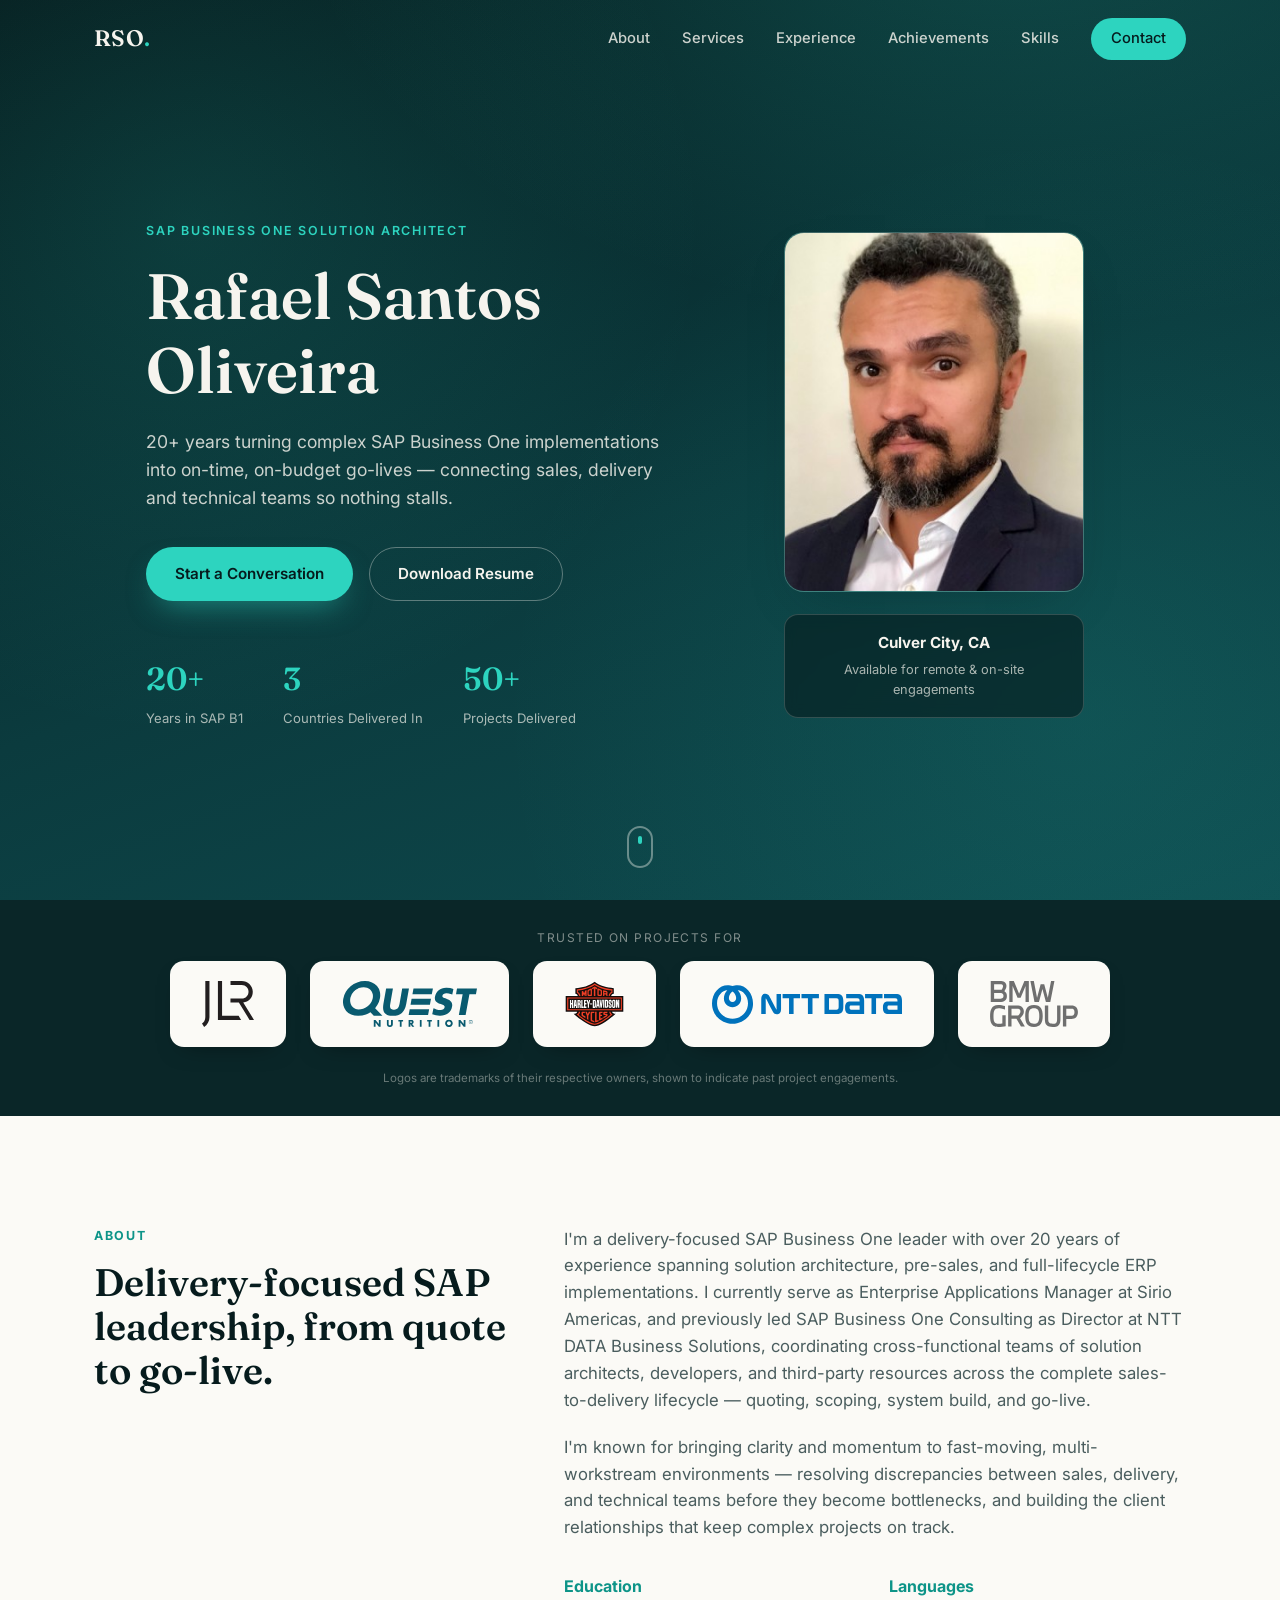
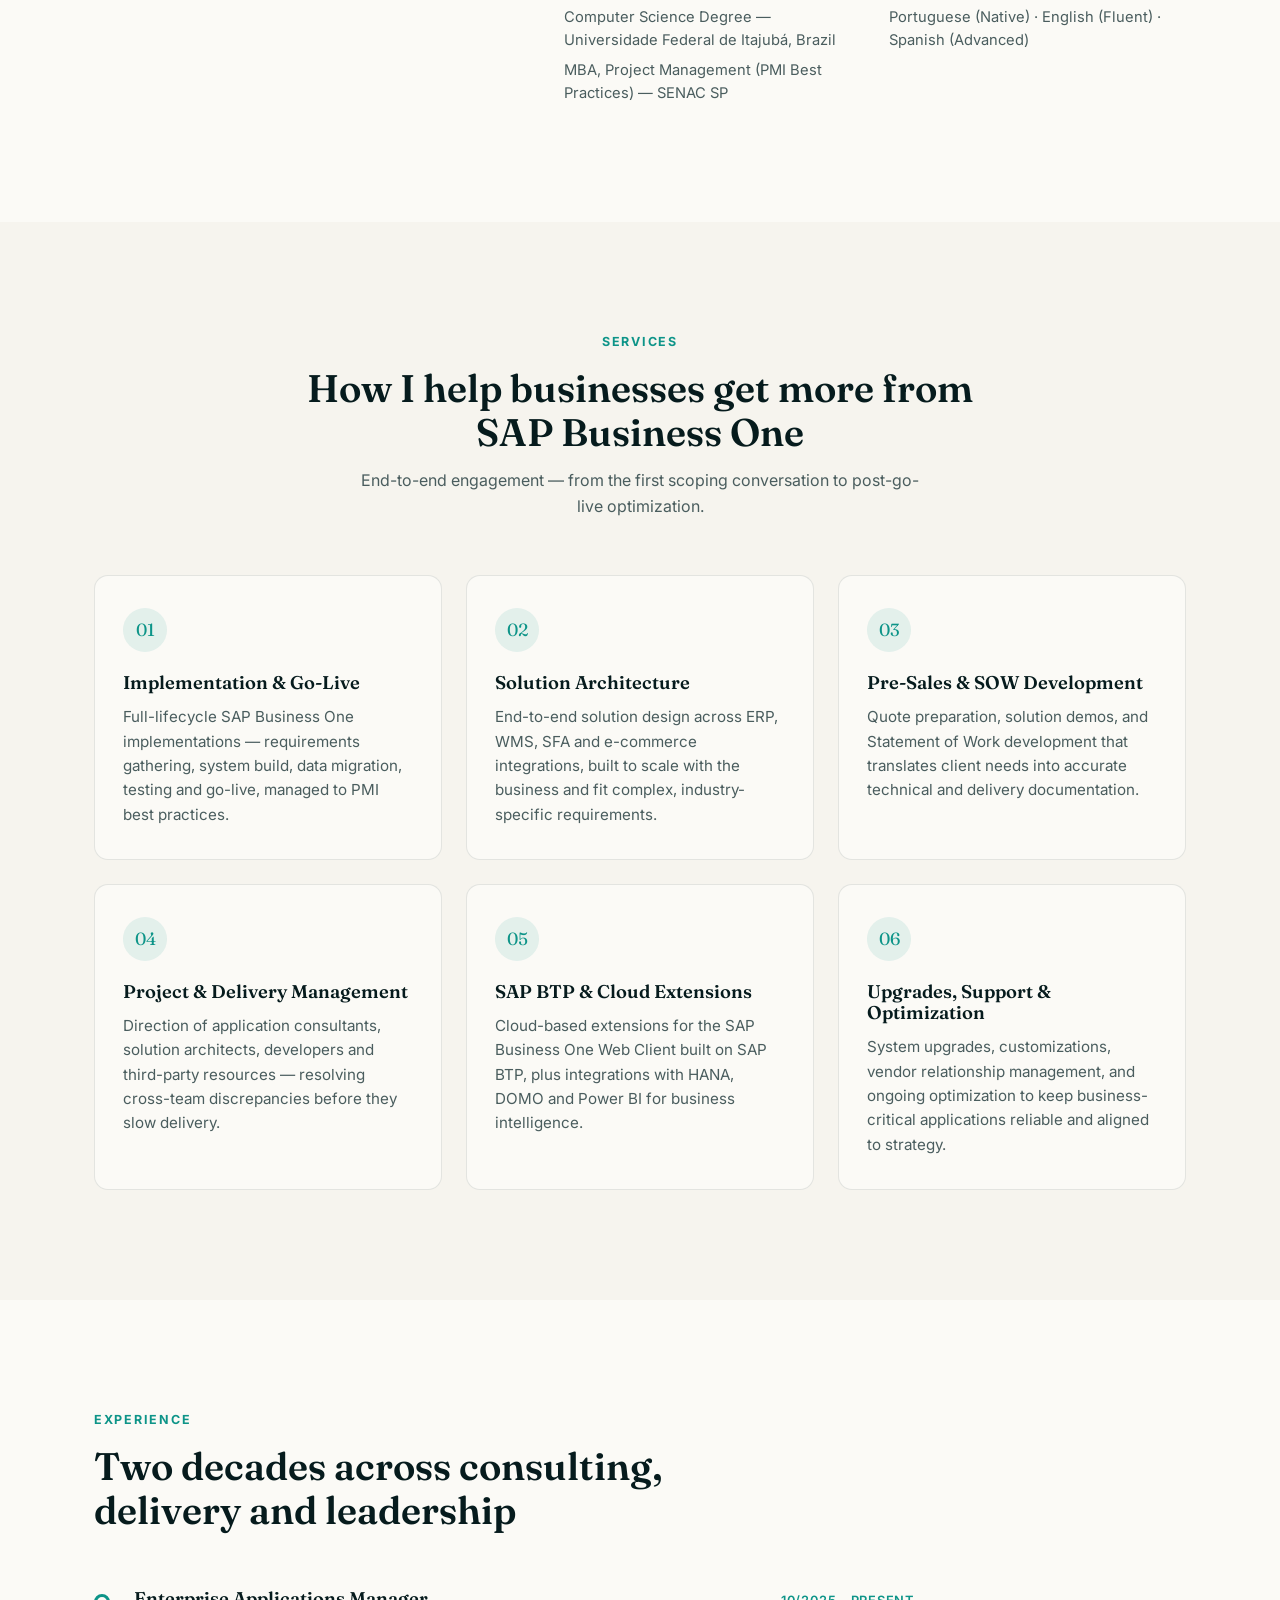
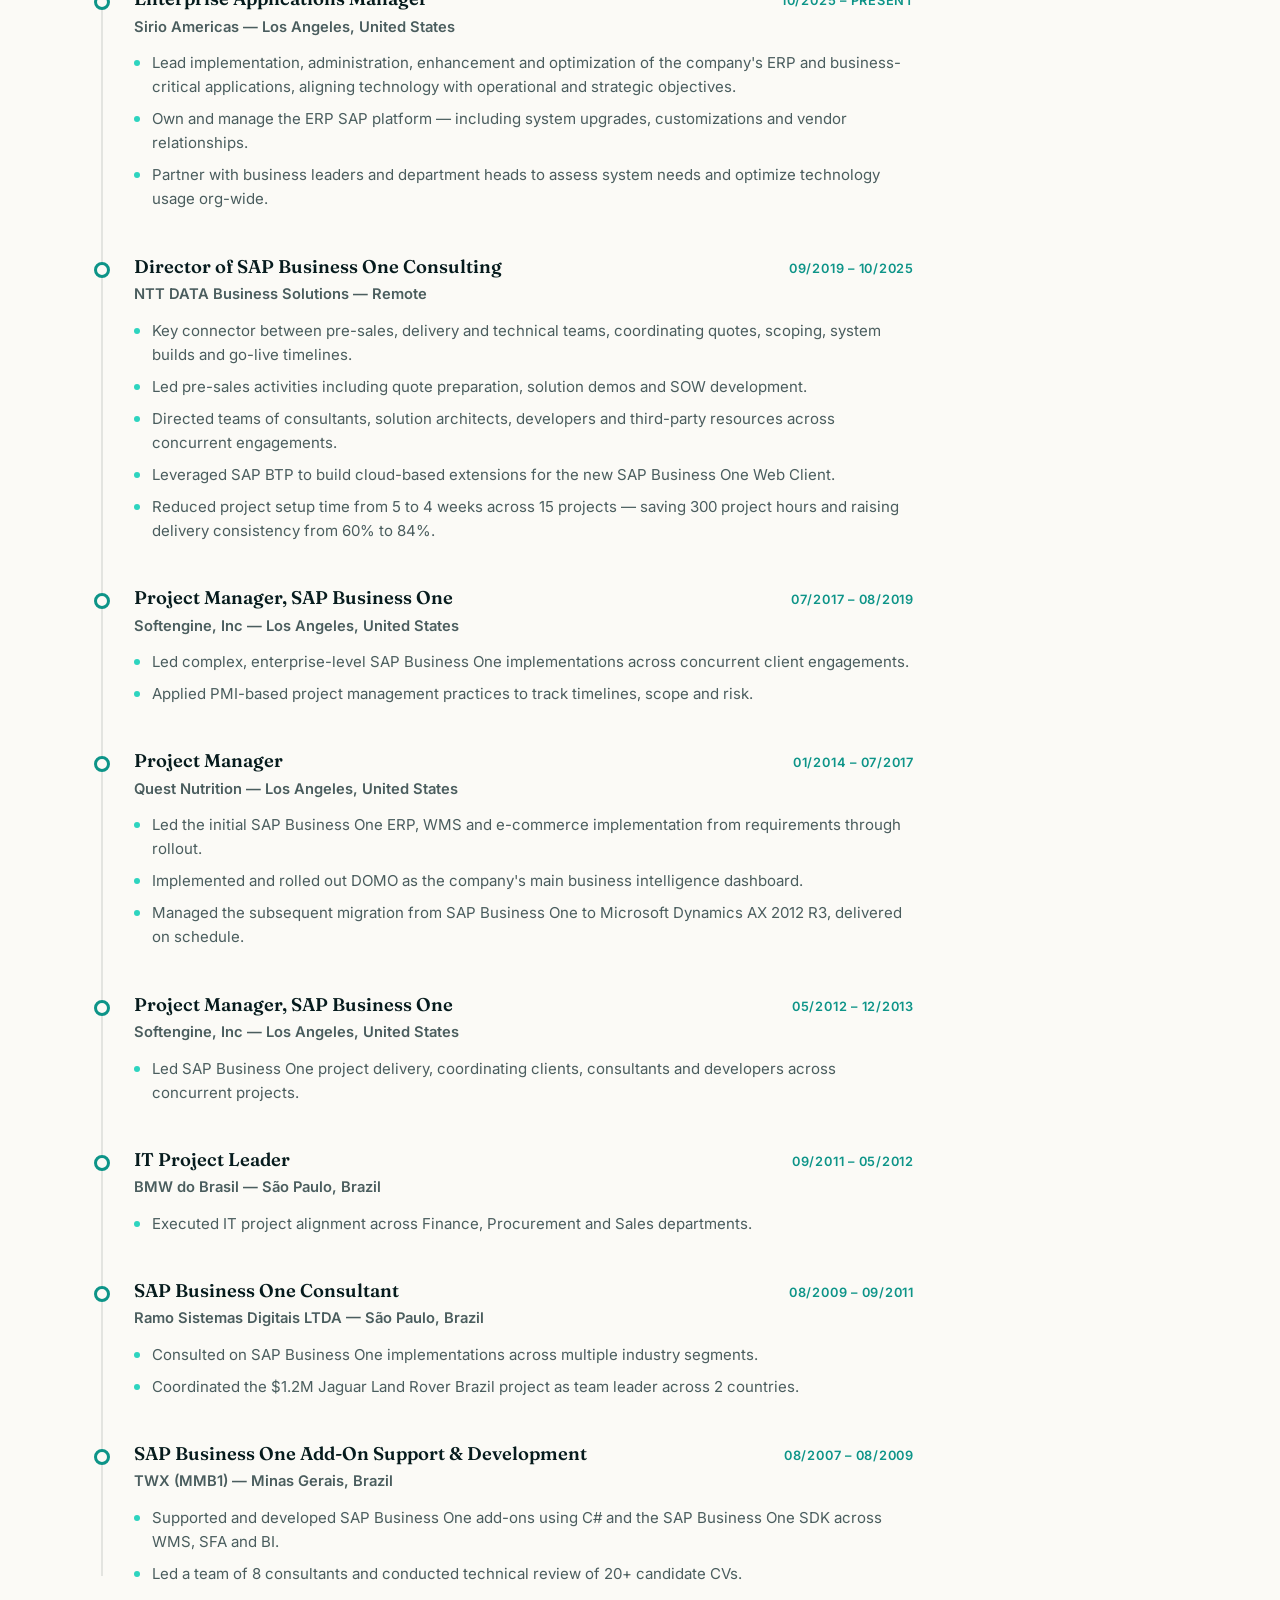
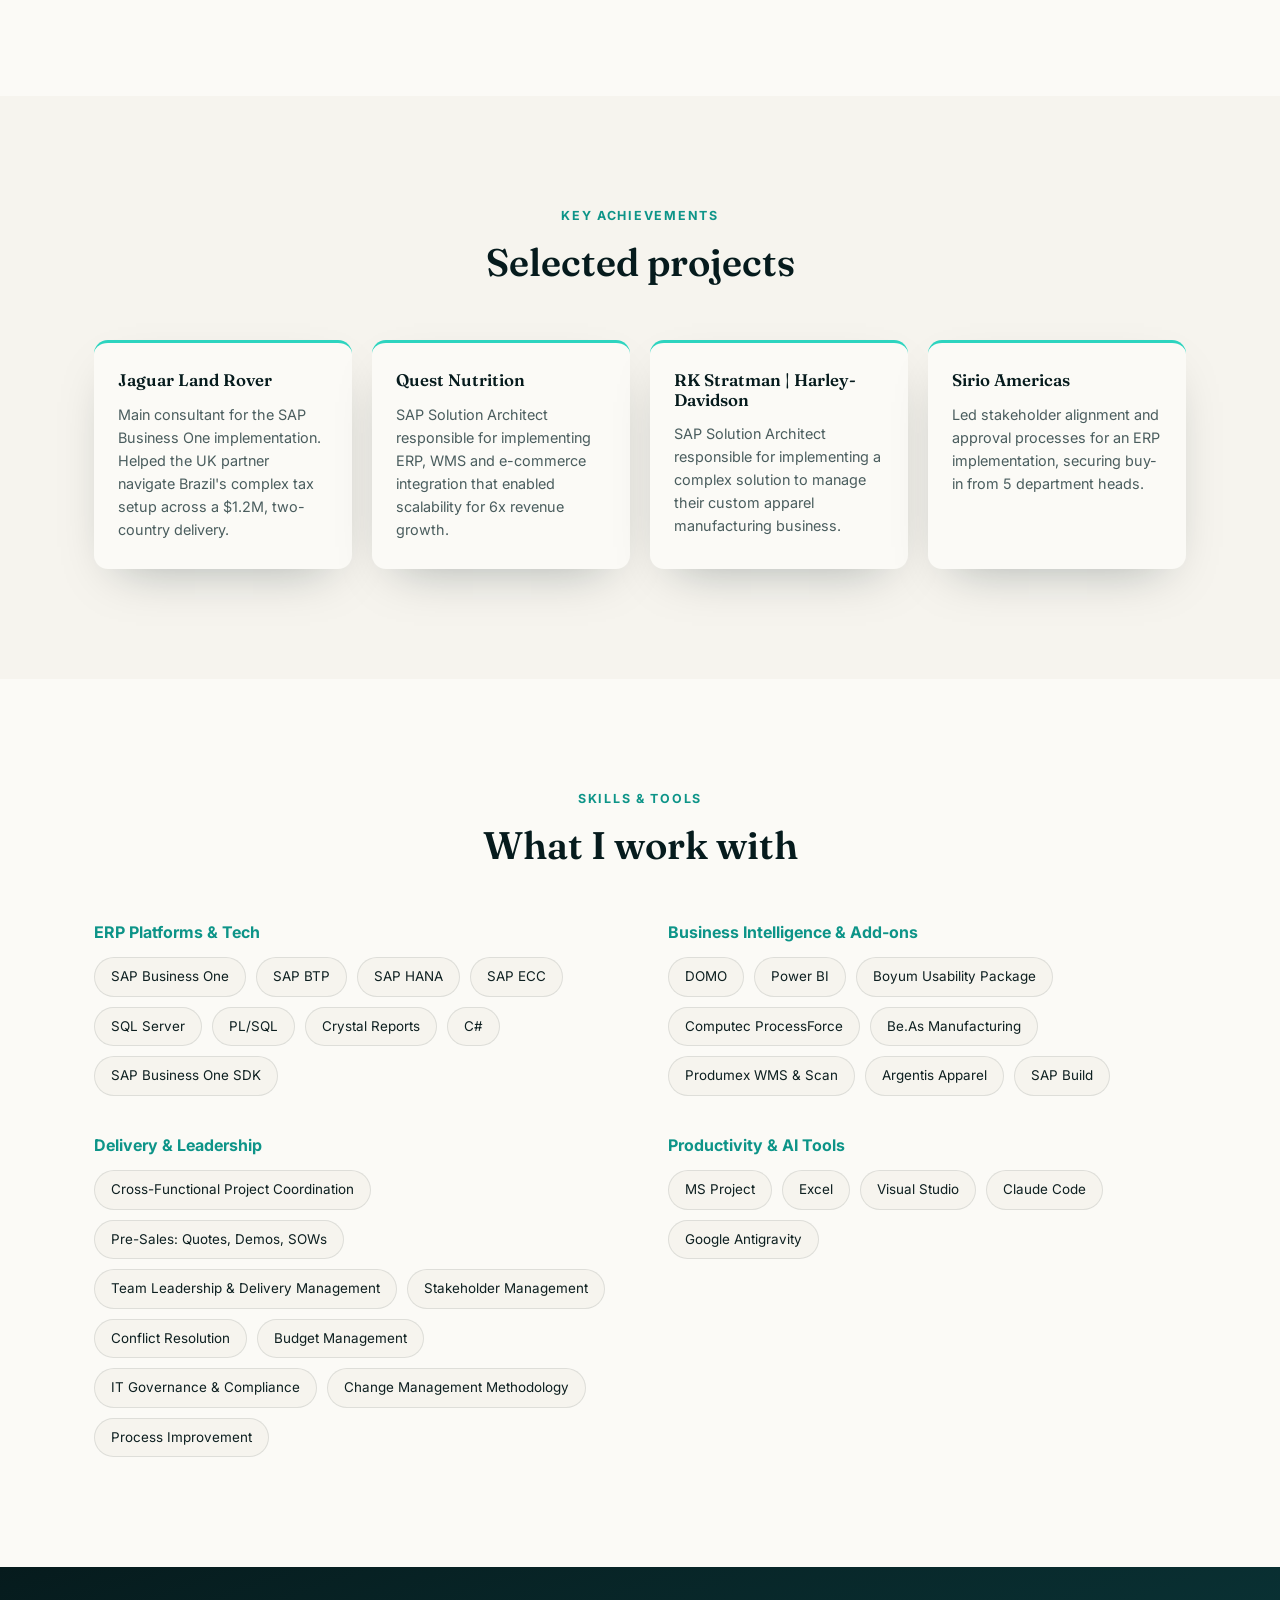
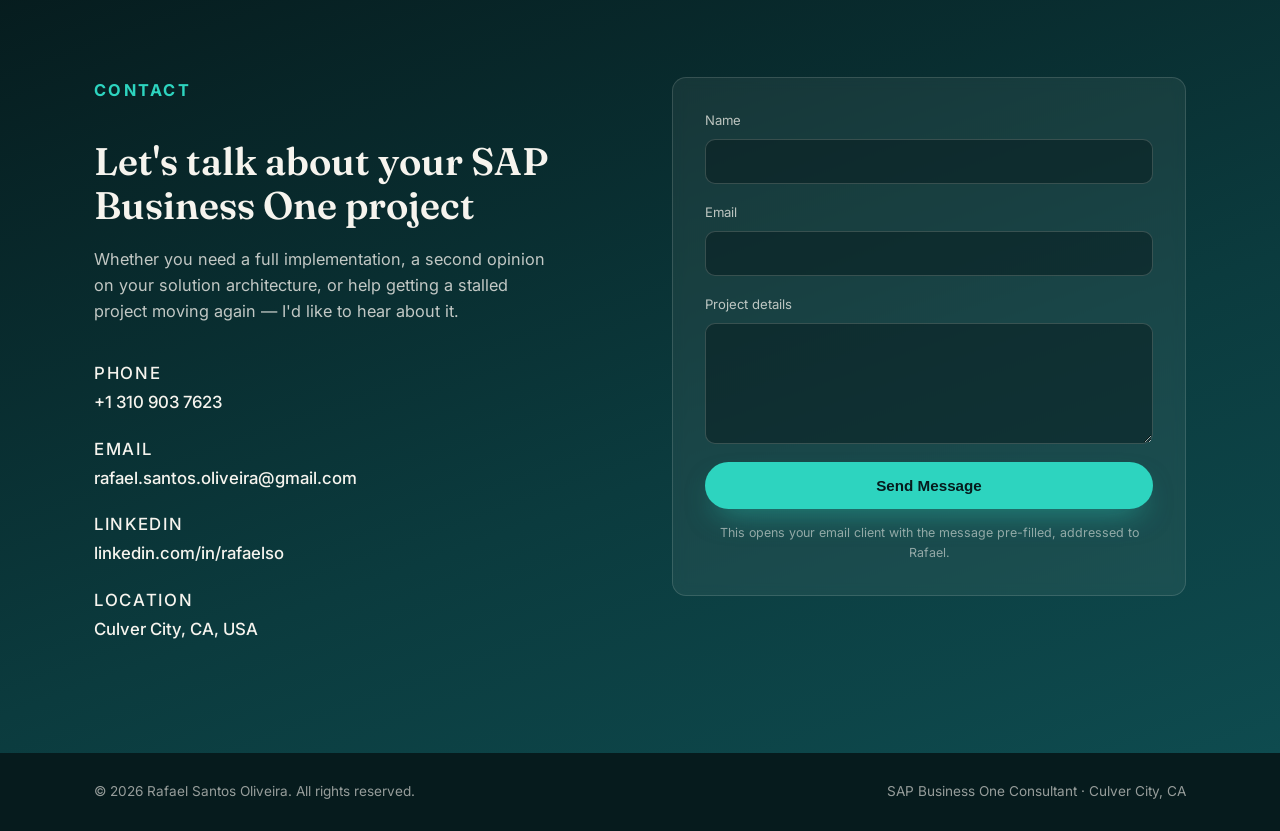
==== index.html @ 719429d7 "Initial commit: SAP Business One consultant website Static one-page site built from resume content, " ====
<!DOCTYPE html>
<html lang="en">
<head>
<meta charset="UTF-8">
<meta name="viewport" content="width=device-width, initial-scale=1.0">
<title>Rafael Santos Oliveira | SAP Business One Consultant</title>
<meta name="description" content="Rafael Santos Oliveira — Independent SAP Business One Consultant &amp; Enterprise Applications Manager. 20+ years delivering ERP implementations, solution architecture, and pre-sales across North America, Brazil and the UK.">
<link rel="icon" href="data:,">
<link rel="preconnect" href="https://fonts.googleapis.com">
<link rel="preconnect" href="https://fonts.gstatic.com" crossorigin>
<link href="https://fonts.googleapis.com/css2?family=Inter:wght@400;500;600;700;800&family=Fraunces:opsz,wght@9..144,500;9..144,600&display=swap" rel="stylesheet">
<link rel="stylesheet" href="css/style.css">
</head>
<body>

<div class="progress-bar" id="progressBar"></div>

<header class="site-header" id="siteHeader">
  <div class="container header-inner">
    <a href="#home" class="logo">RSO<span>.</span></a>
    <nav class="main-nav" id="mainNav">
      <a href="#about">About</a>
      <a href="#services">Services</a>
      <a href="#experience">Experience</a>
      <a href="#achievements">Achievements</a>
      <a href="#skills">Skills</a>
      <a href="#contact" class="nav-cta">Contact</a>
    </nav>
    <button class="nav-toggle" id="navToggle" aria-label="Toggle menu" aria-expanded="false">
      <span></span><span></span><span></span>
    </button>
  </div>
</header>

<main>

  <!-- HERO -->
  <section class="hero" id="home">
    <div class="hero-bg" aria-hidden="true"></div>
    <div class="container hero-inner">
      <div class="hero-text">
        <p class="eyebrow">SAP Business One Solution Architect</p>
        <h1>Rafael Santos<br>Oliveira</h1>
        <p class="hero-lede">20+ years turning complex SAP Business One implementations into on-time, on-budget go-lives — connecting sales, delivery and technical teams so nothing stalls.</p>
        <div class="hero-actions">
          <a href="#contact" class="btn btn-primary">Start a Conversation</a>
          <a href="assets/files/Rafael-Santos-Oliveira-Resume.pdf" class="btn btn-ghost" download>Download Resume</a>
        </div>
        <div class="hero-stats">
          <div class="stat">
            <span class="stat-num">20+</span>
            <span class="stat-label">Years in SAP B1</span>
          </div>
          <div class="stat">
            <span class="stat-num">3</span>
            <span class="stat-label">Countries Delivered In</span>
          </div>
          <div class="stat">
            <span class="stat-num">50+</span>
            <span class="stat-label">Projects Delivered</span>
          </div>
        </div>
      </div>
      <div class="hero-visual">
        <div class="hero-photo-frame">
          <img src="assets/images/profile.jpg" alt="Rafael Santos Oliveira" class="hero-photo" onerror="this.parentElement.classList.add('no-photo')">
          <div class="hero-photo-fallback">RSO</div>
        </div>
        <div class="hero-badge">
          <strong>Culver City, CA</strong>
          <span>Available for remote &amp; on-site engagements</span>
        </div>
      </div>
    </div>
    <a href="#about" class="scroll-cue" aria-label="Scroll to content"><span></span></a>
  </section>

  <!-- LOGOS / TRUST STRIP -->
  <section class="trust-strip">
    <div class="container">
      <p class="trust-label">Trusted on projects for</p>
      <div class="trust-logos">
        <span class="trust-logo"><img src="assets/images/logos/jaguar-land-rover.svg" alt="Jaguar Land Rover"></span>
        <span class="trust-logo"><img src="assets/images/logos/quest-nutrition.svg" alt="Quest Nutrition"></span>
        <span class="trust-logo"><img src="assets/images/logos/harley-davidson.svg" alt="Harley-Davidson (via RK Stratman)"></span>
        <span class="trust-logo"><img src="assets/images/logos/ntt-data.svg" alt="NTT DATA Business Solutions"></span>
        <span class="trust-logo"><img src="assets/images/logos/bmw.svg" alt="BMW do Brasil"></span>
      </div>
      <p class="trust-footnote">Logos are trademarks of their respective owners, shown to indicate past project engagements.</p>
    </div>
  </section>

  <!-- ABOUT -->
  <section class="section" id="about">
    <div class="container about-grid">
      <div class="section-head">
        <p class="kicker">About</p>
        <h2>Delivery-focused SAP leadership, from quote to go-live.</h2>
      </div>
      <div class="about-body">
        <p>I'm a delivery-focused SAP Business One leader with over 20 years of experience spanning solution architecture, pre-sales, and full-lifecycle ERP implementations. I currently serve as Enterprise Applications Manager at Sirio Americas, and previously led SAP Business One Consulting as Director at NTT DATA Business Solutions, coordinating cross-functional teams of solution architects, developers, and third-party resources across the complete sales-to-delivery lifecycle — quoting, scoping, system build, and go-live.</p>
        <p>I'm known for bringing clarity and momentum to fast-moving, multi-workstream environments — resolving discrepancies between sales, delivery, and technical teams before they become bottlenecks, and building the client relationships that keep complex projects on track.</p>
        <div class="about-facts">
          <div class="fact">
            <h3>Education</h3>
            <p>Computer Science Degree — Universidade Federal de Itajubá, Brazil</p>
            <p>MBA, Project Management (PMI Best Practices) — SENAC SP</p>
          </div>
          <div class="fact">
            <h3>Languages</h3>
            <p>Portuguese (Native) · English (Fluent) · Spanish (Advanced)</p>
          </div>
        </div>
      </div>
    </div>
  </section>

  <!-- SERVICES -->
  <section class="section section-alt" id="services">
    <div class="container">
      <div class="section-head center">
        <p class="kicker">Services</p>
        <h2>How I help businesses get more from SAP Business One</h2>
        <p class="section-sub">End-to-end engagement — from the first scoping conversation to post-go-live optimization.</p>
      </div>
      <div class="cards-grid">
        <article class="card">
          <div class="card-icon">01</div>
          <h3>Implementation &amp; Go-Live</h3>
          <p>Full-lifecycle SAP Business One implementations — requirements gathering, system build, data migration, testing and go-live, managed to PMI best practices.</p>
        </article>
        <article class="card">
          <div class="card-icon">02</div>
          <h3>Solution Architecture</h3>
          <p>End-to-end solution design across ERP, WMS, SFA and e-commerce integrations, built to scale with the business and fit complex, industry-specific requirements.</p>
        </article>
        <article class="card">
          <div class="card-icon">03</div>
          <h3>Pre-Sales &amp; SOW Development</h3>
          <p>Quote preparation, solution demos, and Statement of Work development that translates client needs into accurate technical and delivery documentation.</p>
        </article>
        <article class="card">
          <div class="card-icon">04</div>
          <h3>Project &amp; Delivery Management</h3>
          <p>Direction of application consultants, solution architects, developers and third-party resources — resolving cross-team discrepancies before they slow delivery.</p>
        </article>
        <article class="card">
          <div class="card-icon">05</div>
          <h3>SAP BTP &amp; Cloud Extensions</h3>
          <p>Cloud-based extensions for the SAP Business One Web Client built on SAP BTP, plus integrations with HANA, DOMO and Power BI for business intelligence.</p>
        </article>
        <article class="card">
          <div class="card-icon">06</div>
          <h3>Upgrades, Support &amp; Optimization</h3>
          <p>System upgrades, customizations, vendor relationship management, and ongoing optimization to keep business-critical applications reliable and aligned to strategy.</p>
        </article>
      </div>
    </div>
  </section>

  <!-- EXPERIENCE -->
  <section class="section" id="experience">
    <div class="container">
      <div class="section-head">
        <p class="kicker">Experience</p>
        <h2>Two decades across consulting, delivery and leadership</h2>
      </div>
      <div class="timeline">

        <div class="timeline-item">
          <div class="timeline-dot"></div>
          <div class="timeline-content">
            <div class="timeline-top">
              <h3>Enterprise Applications Manager</h3>
              <span class="timeline-date">10/2025 – Present</span>
            </div>
            <p class="timeline-org">Sirio Americas — Los Angeles, United States</p>
            <ul>
              <li>Lead implementation, administration, enhancement and optimization of the company's ERP and business-critical applications, aligning technology with operational and strategic objectives.</li>
              <li>Own and manage the ERP SAP platform — including system upgrades, customizations and vendor relationships.</li>
              <li>Partner with business leaders and department heads to assess system needs and optimize technology usage org-wide.</li>
            </ul>
          </div>
        </div>

        <div class="timeline-item">
          <div class="timeline-dot"></div>
          <div class="timeline-content">
            <div class="timeline-top">
              <h3>Director of SAP Business One Consulting</h3>
              <span class="timeline-date">09/2019 – 10/2025</span>
            </div>
            <p class="timeline-org">NTT DATA Business Solutions — Remote</p>
            <ul>
              <li>Key connector between pre-sales, delivery and technical teams, coordinating quotes, scoping, system builds and go-live timelines.</li>
              <li>Led pre-sales activities including quote preparation, solution demos and SOW development.</li>
              <li>Directed teams of consultants, solution architects, developers and third-party resources across concurrent engagements.</li>
              <li>Leveraged SAP BTP to build cloud-based extensions for the new SAP Business One Web Client.</li>
              <li>Reduced project setup time from 5 to 4 weeks across 15 projects — saving 300 project hours and raising delivery consistency from 60% to 84%.</li>
            </ul>
          </div>
        </div>

        <div class="timeline-item">
          <div class="timeline-dot"></div>
          <div class="timeline-content">
            <div class="timeline-top">
              <h3>Project Manager, SAP Business One</h3>
              <span class="timeline-date">07/2017 – 08/2019</span>
            </div>
            <p class="timeline-org">Softengine, Inc — Los Angeles, United States</p>
            <ul>
              <li>Led complex, enterprise-level SAP Business One implementations across concurrent client engagements.</li>
              <li>Applied PMI-based project management practices to track timelines, scope and risk.</li>
            </ul>
          </div>
        </div>

        <div class="timeline-item">
          <div class="timeline-dot"></div>
          <div class="timeline-content">
            <div class="timeline-top">
              <h3>Project Manager</h3>
              <span class="timeline-date">01/2014 – 07/2017</span>
            </div>
            <p class="timeline-org">Quest Nutrition — Los Angeles, United States</p>
            <ul>
              <li>Led the initial SAP Business One ERP, WMS and e-commerce implementation from requirements through rollout.</li>
              <li>Implemented and rolled out DOMO as the company's main business intelligence dashboard.</li>
              <li>Managed the subsequent migration from SAP Business One to Microsoft Dynamics AX 2012 R3, delivered on schedule.</li>
            </ul>
          </div>
        </div>

        <div class="timeline-item">
          <div class="timeline-dot"></div>
          <div class="timeline-content">
            <div class="timeline-top">
              <h3>Project Manager, SAP Business One</h3>
              <span class="timeline-date">05/2012 – 12/2013</span>
            </div>
            <p class="timeline-org">Softengine, Inc — Los Angeles, United States</p>
            <ul>
              <li>Led SAP Business One project delivery, coordinating clients, consultants and developers across concurrent projects.</li>
            </ul>
          </div>
        </div>

        <div class="timeline-item">
          <div class="timeline-dot"></div>
          <div class="timeline-content">
            <div class="timeline-top">
              <h3>IT Project Leader</h3>
              <span class="timeline-date">09/2011 – 05/2012</span>
            </div>
            <p class="timeline-org">BMW do Brasil — São Paulo, Brazil</p>
            <ul>
              <li>Executed IT project alignment across Finance, Procurement and Sales departments.</li>
            </ul>
          </div>
        </div>

        <div class="timeline-item">
          <div class="timeline-dot"></div>
          <div class="timeline-content">
            <div class="timeline-top">
              <h3>SAP Business One Consultant</h3>
              <span class="timeline-date">08/2009 – 09/2011</span>
            </div>
            <p class="timeline-org">Ramo Sistemas Digitais LTDA — São Paulo, Brazil</p>
            <ul>
              <li>Consulted on SAP Business One implementations across multiple industry segments.</li>
              <li>Coordinated the $1.2M Jaguar Land Rover Brazil project as team leader across 2 countries.</li>
            </ul>
          </div>
        </div>

        <div class="timeline-item">
          <div class="timeline-dot"></div>
          <div class="timeline-content">
            <div class="timeline-top">
              <h3>SAP Business One Add-On Support &amp; Development</h3>
              <span class="timeline-date">08/2007 – 08/2009</span>
            </div>
            <p class="timeline-org">TWX (MMB1) — Minas Gerais, Brazil</p>
            <ul>
              <li>Supported and developed SAP Business One add-ons using C# and the SAP Business One SDK across WMS, SFA and BI.</li>
              <li>Led a team of 8 consultants and conducted technical review of 20+ candidate CVs.</li>
            </ul>
          </div>
        </div>

      </div>
    </div>
  </section>

  <!-- ACHIEVEMENTS -->
  <section class="section section-alt" id="achievements">
    <div class="container">
      <div class="section-head center">
        <p class="kicker">Key Achievements</p>
        <h2>Selected projects</h2>
      </div>
      <div class="achieve-grid">
        <article class="achieve-card">
          <h3>Jaguar Land Rover</h3>
          <p>Main consultant for the SAP Business One implementation. Helped the UK partner navigate Brazil's complex tax setup across a $1.2M, two-country delivery.</p>
        </article>
        <article class="achieve-card">
          <h3>Quest Nutrition</h3>
          <p>SAP Solution Architect responsible for implementing ERP, WMS and e-commerce integration that enabled scalability for 6x revenue growth.</p>
        </article>
        <article class="achieve-card">
          <h3>RK Stratman | Harley-Davidson</h3>
          <p>SAP Solution Architect responsible for implementing a complex solution to manage their custom apparel manufacturing business.</p>
        </article>
        <article class="achieve-card">
          <h3>Sirio Americas</h3>
          <p>Led stakeholder alignment and approval processes for an ERP implementation, securing buy-in from 5 department heads.</p>
        </article>
      </div>
    </div>
  </section>

  <!-- SKILLS -->
  <section class="section" id="skills">
    <div class="container">
      <div class="section-head center">
        <p class="kicker">Skills &amp; Tools</p>
        <h2>What I work with</h2>
      </div>
      <div class="skills-grid">
        <div class="skill-group">
          <h3>ERP Platforms &amp; Tech</h3>
          <div class="tags">
            <span>SAP Business One</span>
            <span>SAP BTP</span>
            <span>SAP HANA</span>
            <span>SAP ECC</span>
            <span>SQL Server</span>
            <span>PL/SQL</span>
            <span>Crystal Reports</span>
            <span>C#</span>
            <span>SAP Business One SDK</span>
          </div>
        </div>
        <div class="skill-group">
          <h3>Business Intelligence &amp; Add-ons</h3>
          <div class="tags">
            <span>DOMO</span>
            <span>Power BI</span>
            <span>Boyum Usability Package</span>
            <span>Computec ProcessForce</span>
            <span>Be.As Manufacturing</span>
            <span>Produmex WMS &amp; Scan</span>
            <span>Argentis Apparel</span>
            <span>SAP Build</span>
          </div>
        </div>
        <div class="skill-group">
          <h3>Delivery &amp; Leadership</h3>
          <div class="tags">
            <span>Cross-Functional Project Coordination</span>
            <span>Pre-Sales: Quotes, Demos, SOWs</span>
            <span>Team Leadership &amp; Delivery Management</span>
            <span>Stakeholder Management</span>
            <span>Conflict Resolution</span>
            <span>Budget Management</span>
            <span>IT Governance &amp; Compliance</span>
            <span>Change Management Methodology</span>
            <span>Process Improvement</span>
          </div>
        </div>
        <div class="skill-group">
          <h3>Productivity &amp; AI Tools</h3>
          <div class="tags">
            <span>MS Project</span>
            <span>Excel</span>
            <span>Visual Studio</span>
            <span>Claude Code</span>
            <span>Google Antigravity</span>
          </div>
        </div>
      </div>
    </div>
  </section>

  <!-- CONTACT -->
  <section class="section contact-section" id="contact">
    <div class="container contact-grid">
      <div class="contact-intro">
        <p class="kicker">Contact</p>
        <h2>Let's talk about your SAP Business One project</h2>
        <p>Whether you need a full implementation, a second opinion on your solution architecture, or help getting a stalled project moving again — I'd like to hear about it.</p>
        <ul class="contact-list">
          <li>
            <span class="contact-label">Phone</span>
            <a href="tel:+13109037623">+1 310 903 7623</a>
          </li>
          <li>
            <span class="contact-label">Email</span>
            <a href="mailto:rafael.santos.oliveira@gmail.com">rafael.santos.oliveira@gmail.com</a>
          </li>
          <li>
            <span class="contact-label">LinkedIn</span>
            <a href="https://www.linkedin.com/in/rafaelso/" target="_blank" rel="noopener">linkedin.com/in/rafaelso</a>
          </li>
          <li>
            <span class="contact-label">Location</span>
            <span>Culver City, CA, USA</span>
          </li>
        </ul>
      </div>
      <form class="contact-form" id="contactForm">
        <div class="form-row">
          <label for="name">Name</label>
          <input type="text" id="name" name="name" required>
        </div>
        <div class="form-row">
          <label for="email">Email</label>
          <input type="email" id="email" name="email" required>
        </div>
        <div class="form-row">
          <label for="message">Project details</label>
          <textarea id="message" name="message" rows="5" required></textarea>
        </div>
        <button type="submit" class="btn btn-primary btn-block">Send Message</button>
        <p class="form-note" id="formNote">This opens your email client with the message pre-filled, addressed to Rafael.</p>
      </form>
    </div>
  </section>

</main>

<footer class="site-footer">
  <div class="container footer-inner">
    <p>&copy; <span id="year"></span> Rafael Santos Oliveira. All rights reserved.</p>
    <p class="footer-sub">SAP Business One Consultant · Culver City, CA</p>
  </div>
</footer>

<script src="js/main.js"></script>
</body>
</html>
---- css/style.css ----
/* ============================================
   Rafael Santos Oliveira — SAP Consultant Site
   ============================================ */

:root{
  --navy-950: #061b1d;
  --navy-900: #0a2628;
  --teal-800: #0b3b3e;
  --teal-700: #0e4b4f;
  --teal-600: #14666b;
  --teal-500: #1c8a8f;
  --accent: #2dd4bf;
  --accent-deep: #0d9488;
  --cream: #f6f4ee;
  --paper: #fbfaf6;
  --ink: #0d1f20;
  --ink-soft: #4a5d5e;
  --line: rgba(13, 31, 32, 0.1);
  --line-dark: rgba(255,255,255,0.12);
  --radius: 14px;
  --shadow-soft: 0 20px 50px -24px rgba(6, 27, 29, 0.35);
  --maxw: 1140px;
  --font-head: "Fraunces", Georgia, serif;
  --font-body: "Inter", system-ui, -apple-system, Segoe UI, sans-serif;
}

*,*::before,*::after{ box-sizing: border-box; }
html{ scroll-behavior: smooth; }
body{
  margin:0;
  font-family: var(--font-body);
  color: var(--ink);
  background: var(--paper);
  line-height: 1.6;
  -webkit-font-smoothing: antialiased;
}
img{ max-width:100%; display:block; }
a{ color: inherit; text-decoration: none; }
ul{ margin:0; padding:0; list-style:none; }
h1,h2,h3{ font-family: var(--font-head); font-weight:600; line-height:1.15; margin:0; color: var(--navy-950); }
p{ margin:0; }

.container{
  max-width: var(--maxw);
  margin: 0 auto;
  padding: 0 24px;
}

/* ---------- Progress bar ---------- */
.progress-bar{
  position: fixed; top:0; left:0; height:3px; width:0%;
  background: linear-gradient(90deg, var(--accent), var(--teal-500));
  z-index: 999;
  transition: width .1s ease-out;
}

/* ---------- Buttons ---------- */
.btn{
  display:inline-flex; align-items:center; justify-content:center;
  padding: 14px 28px;
  border-radius: 999px;
  font-weight: 600;
  font-size: 0.95rem;
  border: 1px solid transparent;
  cursor: pointer;
  transition: transform .25s ease, box-shadow .25s ease, background .25s ease, color .25s ease, border-color .25s ease;
}
.btn-primary{
  background: var(--accent);
  color: var(--navy-950);
  box-shadow: 0 14px 30px -12px rgba(45, 212, 191, 0.55);
}
.btn-primary:hover{ transform: translateY(-2px); box-shadow: 0 18px 36px -12px rgba(45, 212, 191, 0.65); }
.btn-ghost{
  background: transparent;
  color: var(--cream);
  border-color: rgba(246,244,238,0.35);
}
.btn-ghost:hover{ border-color: var(--cream); transform: translateY(-2px); }
.btn-block{ width:100%; }

/* ---------- Header ---------- */
.site-header{
  position: fixed; top:0; left:0; right:0; z-index: 500;
  padding: 18px 0;
  transition: background .3s ease, padding .3s ease, box-shadow .3s ease;
}
.site-header.scrolled{
  background: rgba(6, 27, 29, 0.92);
  backdrop-filter: blur(10px);
  padding: 12px 0;
  box-shadow: 0 10px 30px -18px rgba(0,0,0,0.5);
}
.header-inner{ display:flex; align-items:center; justify-content:space-between; }
.logo{
  font-family: var(--font-head);
  font-size: 1.4rem;
  font-weight: 600;
  color: var(--cream);
  letter-spacing: 0.02em;
}
.logo span{ color: var(--accent); }
.main-nav{ display:flex; align-items:center; gap: 32px; }
.main-nav a{
  color: rgba(246,244,238,0.82);
  font-size: 0.92rem;
  font-weight: 500;
  transition: color .2s ease;
}
.main-nav a:hover{ color: var(--accent); }
.nav-cta{
  padding: 9px 20px;
  border-radius: 999px;
  background: var(--accent);
  color: var(--navy-950) !important;
  font-weight: 600;
}
.nav-cta:hover{ background: #5ee6d3; }

.nav-toggle{
  display:none;
  flex-direction: column;
  gap: 5px;
  background: none; border:none; cursor:pointer; padding: 6px;
}
.nav-toggle span{
  width: 24px; height: 2px; background: var(--cream); border-radius: 2px;
  transition: transform .25s ease, opacity .25s ease;
}

/* ---------- Hero ---------- */
.hero{
  position: relative;
  min-height: 100vh;
  display:flex; align-items:center;
  padding: 140px 0 90px;
  overflow: hidden;
  color: var(--cream);
  background: radial-gradient(1200px 700px at 80% -10%, rgba(45,212,191,0.18), transparent 60%),
              linear-gradient(160deg, var(--navy-950) 0%, var(--teal-800) 55%, var(--teal-700) 100%);
}
.hero-bg{
  position:absolute; inset:0;
  background-image:
    radial-gradient(circle at 15% 25%, rgba(45,212,191,0.12) 0, transparent 40%),
    radial-gradient(circle at 85% 80%, rgba(45,212,191,0.10) 0, transparent 45%);
  pointer-events:none;
}
.hero-inner{
  position:relative; z-index:2;
  display:grid;
  grid-template-columns: 1.15fr 0.85fr;
  gap: 48px;
  align-items:center;
}
.eyebrow{
  text-transform: uppercase;
  letter-spacing: 0.14em;
  font-size: 0.78rem;
  font-weight: 600;
  color: var(--accent);
  margin-bottom: 18px;
}
.hero-text h1{
  font-size: clamp(2.6rem, 5vw, 4rem);
  color: var(--cream);
  margin-bottom: 22px;
}
.hero-lede{
  font-size: 1.1rem;
  color: rgba(246,244,238,0.82);
  max-width: 540px;
  margin-bottom: 34px;
}
.hero-actions{ display:flex; gap:16px; flex-wrap:wrap; margin-bottom: 52px; }
.hero-stats{ display:flex; gap: 40px; flex-wrap: wrap; }
.stat{ display:flex; flex-direction:column; }
.stat-num{ font-family: var(--font-head); font-size: 2rem; color: var(--accent); font-weight:600; }
.stat-label{ font-size: 0.82rem; color: rgba(246,244,238,0.68); margin-top: 4px; }

.hero-visual{ position:relative; display:flex; flex-direction:column; align-items:center; gap: 22px; }
.hero-photo-frame{
  position: relative;
  width: 300px; height: 360px;
  border-radius: 20px;
  background: linear-gradient(160deg, rgba(45,212,191,0.25), rgba(246,244,238,0.05));
  border: 1px solid rgba(246,244,238,0.18);
  overflow:hidden;
  box-shadow: var(--shadow-soft);
}
.hero-photo{ width:100%; height:100%; object-fit:cover; position:relative; z-index:2; }
.hero-photo-fallback{
  position:absolute; inset:0;
  display:flex; align-items:center; justify-content:center;
  font-family: var(--font-head);
  font-size: 4.5rem;
  color: rgba(246,244,238,0.5);
  z-index:1;
}
.hero-photo-frame.no-photo .hero-photo{ display:none; }
.hero-badge{
  background: rgba(6,27,29,0.6);
  border: 1px solid rgba(246,244,238,0.18);
  border-radius: var(--radius);
  padding: 16px 20px;
  width: 100%;
  max-width: 300px;
  text-align:center;
  backdrop-filter: blur(6px);
}
.hero-badge strong{ display:block; color: var(--cream); font-size:0.95rem; margin-bottom:4px; }
.hero-badge span{ display:block; color: rgba(246,244,238,0.68); font-size:0.8rem; }

.scroll-cue{
  position:absolute; bottom: 32px; left:50%; transform: translateX(-50%);
  width: 26px; height: 42px; border: 2px solid rgba(246,244,238,0.4); border-radius: 20px;
  z-index: 2;
}
.scroll-cue span{
  position:absolute; top:8px; left:50%; transform: translateX(-50%);
  width:4px; height:8px; background: var(--accent); border-radius: 3px;
  animation: scrollcue 1.8s infinite;
}
@keyframes scrollcue{
  0%{ opacity:1; top:8px; }
  70%{ opacity:0; top:22px; }
  100%{ opacity:0; top:8px; }
}

/* ---------- Trust strip ---------- */
.trust-strip{
  background: var(--navy-900);
  padding: 28px 0;
}
.trust-label{
  color: rgba(246,244,238,0.5);
  font-size: 0.75rem;
  text-transform: uppercase;
  letter-spacing: 0.12em;
  margin-bottom: 14px;
  text-align:center;
}
.trust-logos{
  display:flex; flex-wrap:wrap; justify-content:center; align-items:center; gap: 20px 24px;
}
.trust-logo{
  background: var(--paper);
  border-radius: 14px;
  padding: 20px 32px;
  display:flex; align-items:center; justify-content:center;
  box-shadow: 0 10px 24px -14px rgba(0,0,0,0.5);
  transition: transform .25s ease, box-shadow .25s ease;
}
.trust-logo:hover{ transform: translateY(-3px); box-shadow: 0 14px 28px -12px rgba(0,0,0,0.55); }
.trust-logo img{
  height: 46px;
  width: auto;
  max-width: 190px;
  object-fit: contain;
}
.trust-footnote{
  margin-top: 22px;
  text-align:center;
  font-size: 0.72rem;
  color: rgba(246,244,238,0.4);
}

/* ---------- Sections ---------- */
.section{ padding: 110px 0; }
.section-alt{ background: var(--cream); }
.kicker{
  text-transform: uppercase;
  letter-spacing: 0.14em;
  font-size: 0.78rem;
  font-weight: 700;
  color: var(--accent-deep);
  margin-bottom: 14px;
}
.section-head h2{ font-size: clamp(1.8rem, 3vw, 2.5rem); max-width: 680px; }
.section-head.center{ text-align:center; margin: 0 auto 56px; }
.section-head.center h2{ margin: 0 auto; }
.section-sub{ color: var(--ink-soft); margin-top: 14px; max-width: 560px; margin-left:auto; margin-right:auto; }
.section:not(.section-alt) > .container > .section-head{ margin-bottom: 56px; }

/* ---------- About ---------- */
.about-grid{ display:grid; grid-template-columns: 0.8fr 1.2fr; gap: 56px; align-items:start; }
.about-body p{ color: var(--ink-soft); margin-bottom: 20px; font-size: 1.05rem; }
.about-facts{ display:grid; grid-template-columns: 1fr 1fr; gap: 28px; margin-top: 36px; }
.fact h3{ font-size: 1rem; color: var(--accent-deep); margin-bottom: 10px; font-family: var(--font-body); font-weight:700; }
.fact p{ color: var(--ink-soft); font-size: 0.92rem; margin-bottom: 6px; }

/* ---------- Cards / Services ---------- */
.cards-grid{
  display:grid;
  grid-template-columns: repeat(3, 1fr);
  gap: 24px;
}
.card{
  background: var(--paper);
  border: 1px solid var(--line);
  border-radius: var(--radius);
  padding: 32px 28px;
  transition: transform .25s ease, box-shadow .25s ease, border-color .25s ease;
}
.card:hover{ transform: translateY(-6px); box-shadow: var(--shadow-soft); border-color: transparent; }
.card-icon{
  font-family: var(--font-head);
  font-size: 1.1rem;
  color: var(--accent-deep);
  width: 44px; height:44px;
  display:flex; align-items:center; justify-content:center;
  border-radius: 50%;
  background: rgba(13,148,136,0.1);
  margin-bottom: 20px;
}
.card h3{ font-size: 1.15rem; margin-bottom: 12px; }
.card p{ color: var(--ink-soft); font-size: 0.95rem; }

/* ---------- Timeline ---------- */
.timeline{ position:relative; max-width: 820px; }
.timeline::before{
  content:"";
  position:absolute; left: 7px; top: 10px; bottom: 10px;
  width: 2px; background: var(--line);
}
.timeline-item{ position:relative; padding-left: 40px; margin-bottom: 44px; }
.timeline-item:last-child{ margin-bottom: 0; }
.timeline-dot{
  position:absolute; left:0; top: 6px;
  width: 16px; height:16px; border-radius:50%;
  background: var(--paper);
  border: 3px solid var(--accent-deep);
}
.timeline-top{
  display:flex; flex-wrap:wrap; align-items:baseline; justify-content:space-between; gap: 8px;
  margin-bottom: 4px;
}
.timeline-top h3{ font-size: 1.15rem; }
.timeline-date{
  font-size: 0.8rem; font-weight:600; color: var(--accent-deep);
  text-transform: uppercase; letter-spacing: 0.06em;
  white-space: nowrap;
}
.timeline-org{ color: var(--ink-soft); font-weight:600; font-size: 0.92rem; margin-bottom: 12px; }
.timeline-content ul{ display:flex; flex-direction:column; gap: 8px; }
.timeline-content li{
  color: var(--ink-soft);
  font-size: 0.94rem;
  padding-left: 18px;
  position: relative;
}
.timeline-content li::before{
  content:"";
  position:absolute; left:0; top: 9px;
  width:6px; height:6px; border-radius:50%;
  background: var(--accent);
}

/* ---------- Achievements ---------- */
.achieve-grid{
  display:grid;
  grid-template-columns: repeat(4, 1fr);
  gap: 20px;
}
.achieve-card{
  background: var(--paper);
  border-radius: var(--radius);
  padding: 28px 24px;
  border-top: 3px solid var(--accent);
  box-shadow: var(--shadow-soft);
}
.achieve-card h3{ font-size: 1.05rem; margin-bottom: 12px; color: var(--navy-950); }
.achieve-card p{ font-size: 0.9rem; color: var(--ink-soft); }

/* ---------- Skills ---------- */
.skills-grid{
  display:grid;
  grid-template-columns: repeat(2, 1fr);
  gap: 40px 56px;
}
.skill-group h3{
  font-family: var(--font-body);
  font-size: 1rem;
  font-weight: 700;
  color: var(--accent-deep);
  margin-bottom: 16px;
}
.tags{ display:flex; flex-wrap:wrap; gap: 10px; }
.tags span{
  background: var(--cream);
  border: 1px solid var(--line);
  color: var(--ink);
  font-size: 0.84rem;
  padding: 8px 16px;
  border-radius: 999px;
}

/* ---------- Contact ---------- */
.contact-section{
  background: linear-gradient(160deg, var(--navy-950) 0%, var(--teal-800) 60%, var(--teal-700) 100%);
  color: var(--cream);
}
.contact-grid{ display:grid; grid-template-columns: 1fr 1fr; gap: 64px; align-items:start; }
.contact-intro .kicker{ color: var(--accent); }
.contact-intro h2{ color: var(--cream); font-size: clamp(1.8rem, 3vw, 2.4rem); margin-bottom: 18px; }
.contact-intro p{ color: rgba(246,244,238,0.78); font-size: 1.02rem; margin-bottom: 36px; max-width: 460px; }
.contact-list{ display:flex; flex-direction:column; gap: 20px; }
.contact-list li{ display:flex; flex-direction:column; gap: 2px; }
.contact-label{ font-size: 0.75rem; text-transform:uppercase; letter-spacing: 0.1em; color: rgba(246,244,238,0.5); }
.contact-list a, .contact-list span{ font-size: 1.05rem; font-weight:500; color: var(--cream); }
.contact-list a:hover{ color: var(--accent); }

.contact-form{
  background: rgba(246,244,238,0.06);
  border: 1px solid rgba(246,244,238,0.14);
  border-radius: var(--radius);
  padding: 32px;
  backdrop-filter: blur(6px);
}
.form-row{ margin-bottom: 18px; display:flex; flex-direction:column; gap: 8px; }
.form-row label{ font-size: 0.82rem; color: rgba(246,244,238,0.75); }
.form-row input, .form-row textarea{
  background: rgba(6,27,29,0.5);
  border: 1px solid rgba(246,244,238,0.18);
  border-radius: 10px;
  padding: 12px 14px;
  color: var(--cream);
  font-family: var(--font-body);
  font-size: 0.95rem;
  resize: vertical;
}
.form-row input:focus, .form-row textarea:focus{
  outline: none;
  border-color: var(--accent);
}
.form-note{ margin-top: 14px; font-size: 0.78rem; color: rgba(246,244,238,0.55); text-align:center; }

/* ---------- Footer ---------- */
.site-footer{ background: var(--navy-950); padding: 28px 0; }
.footer-inner{ display:flex; justify-content:space-between; flex-wrap:wrap; gap: 8px; }
.footer-inner p{ color: rgba(246,244,238,0.6); font-size: 0.85rem; }

/* ---------- Responsive ---------- */
@media (max-width: 980px){
  .hero-inner{ grid-template-columns: 1fr; }
  .hero-visual{ order:-1; }
  .about-grid{ grid-template-columns: 1fr; }
  .cards-grid{ grid-template-columns: repeat(2,1fr); }
  .achieve-grid{ grid-template-columns: repeat(2,1fr); }
  .skills-grid{ grid-template-columns: 1fr; }
  .contact-grid{ grid-template-columns: 1fr; }
}

@media (max-width: 720px){
  .main-nav{
    position: fixed; top: 0; right: 0; height: 100vh; width: min(78vw, 320px);
    background: var(--navy-950);
    flex-direction: column; align-items:flex-start;
    padding: 110px 32px 32px;
    gap: 26px;
    transform: translateX(100%);
    transition: transform .3s ease;
  }
  .main-nav.open{ transform: translateX(0); }
  .nav-toggle{ display:flex; z-index: 600; }
  .nav-cta{ margin-top: 10px; }
  .hero{ padding-top: 120px; }
  .hero-actions{ flex-direction:column; align-items:flex-start; }
  .hero-stats{ gap: 24px; }
  .cards-grid{ grid-template-columns: 1fr; }
  .achieve-grid{ grid-template-columns: 1fr; }
  .about-facts{ grid-template-columns: 1fr; }
  .footer-inner{ flex-direction:column; text-align:center; }
}

@media (max-width: 420px){
  .hero-photo-frame{ width: 240px; height: 290px; }
}
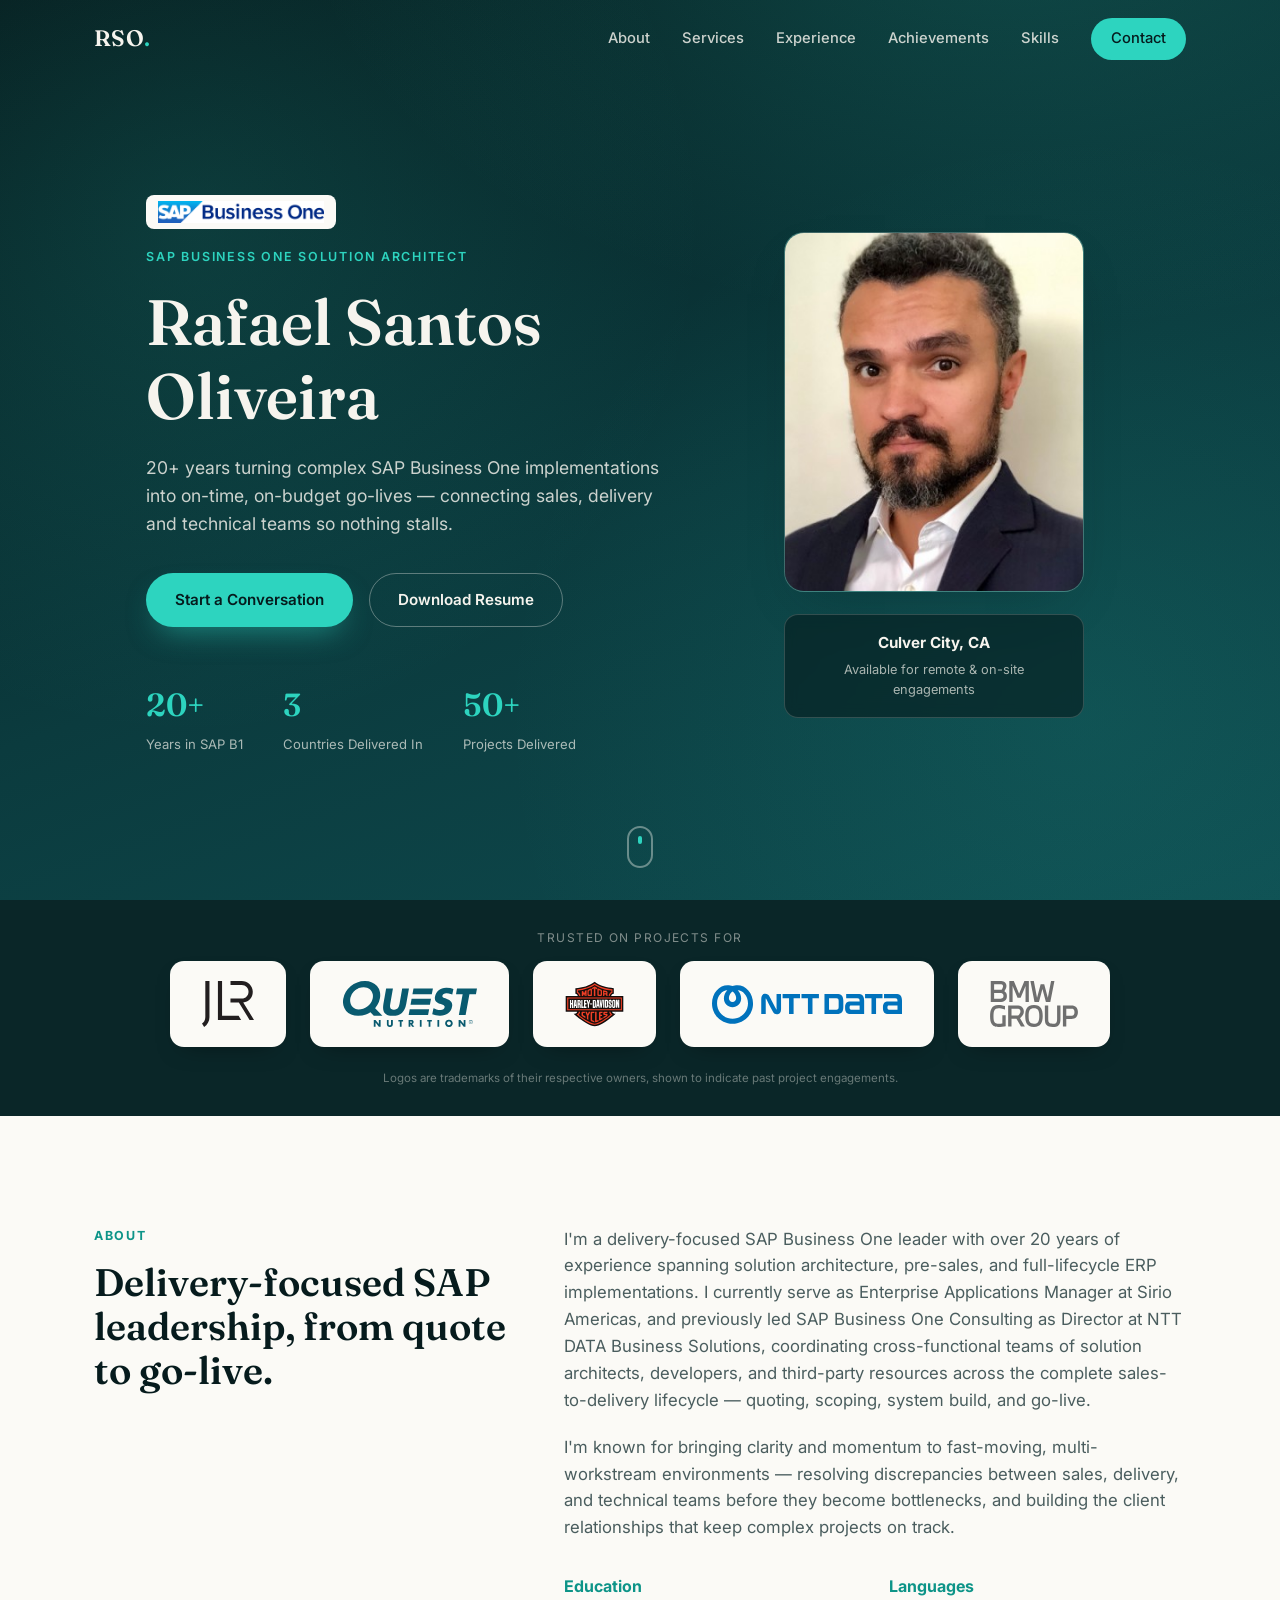
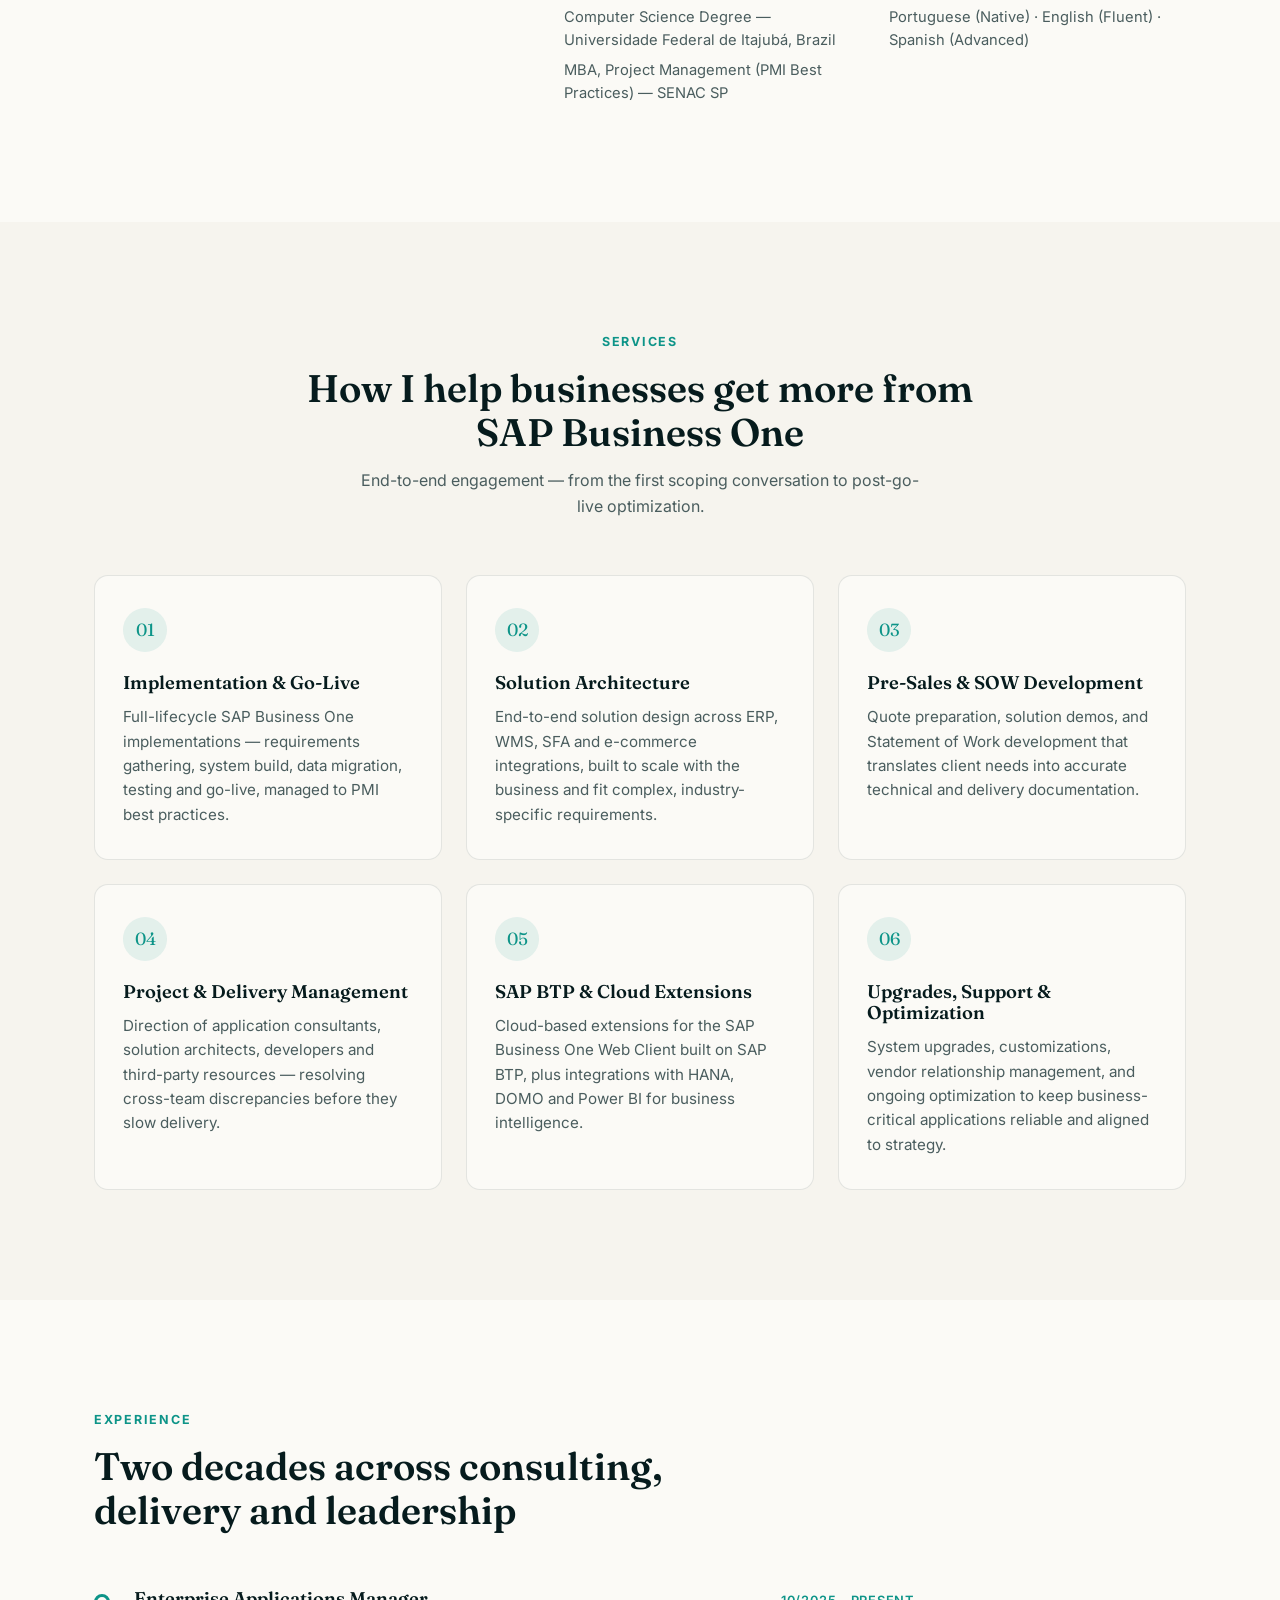
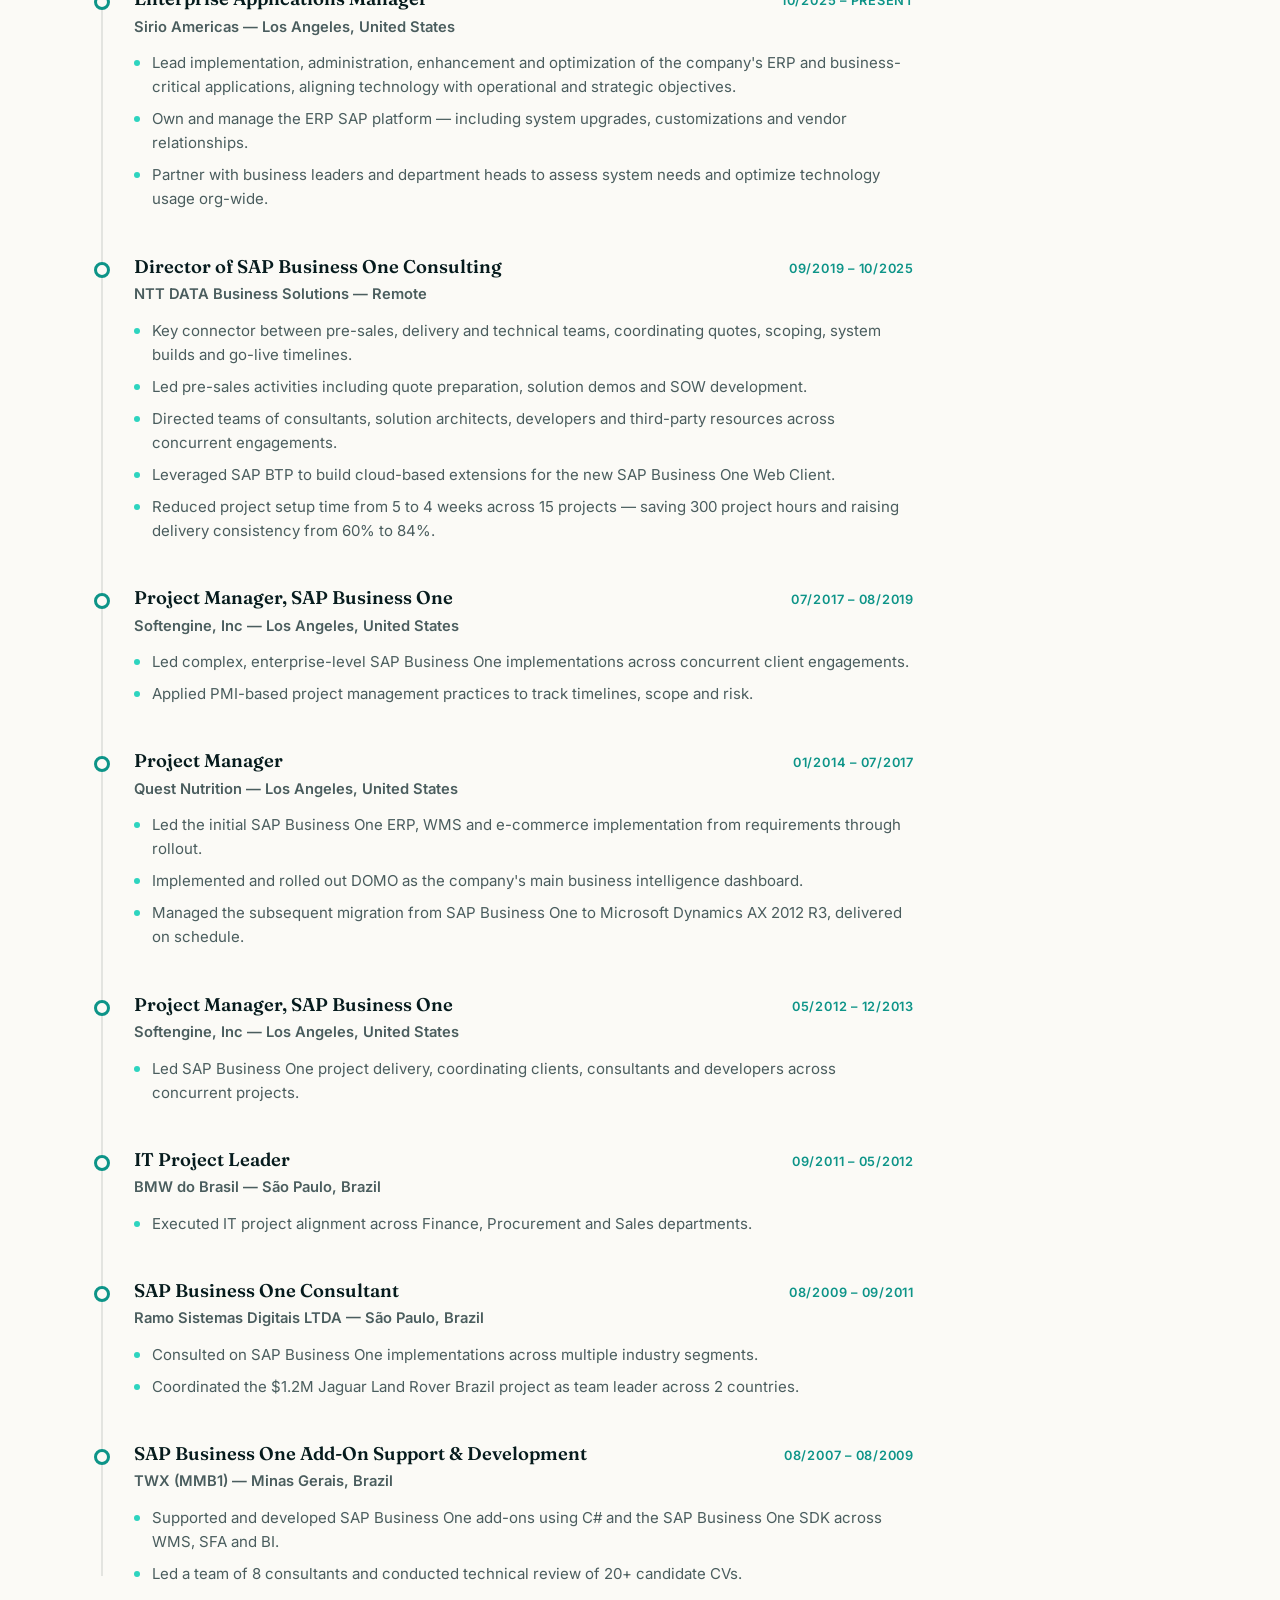
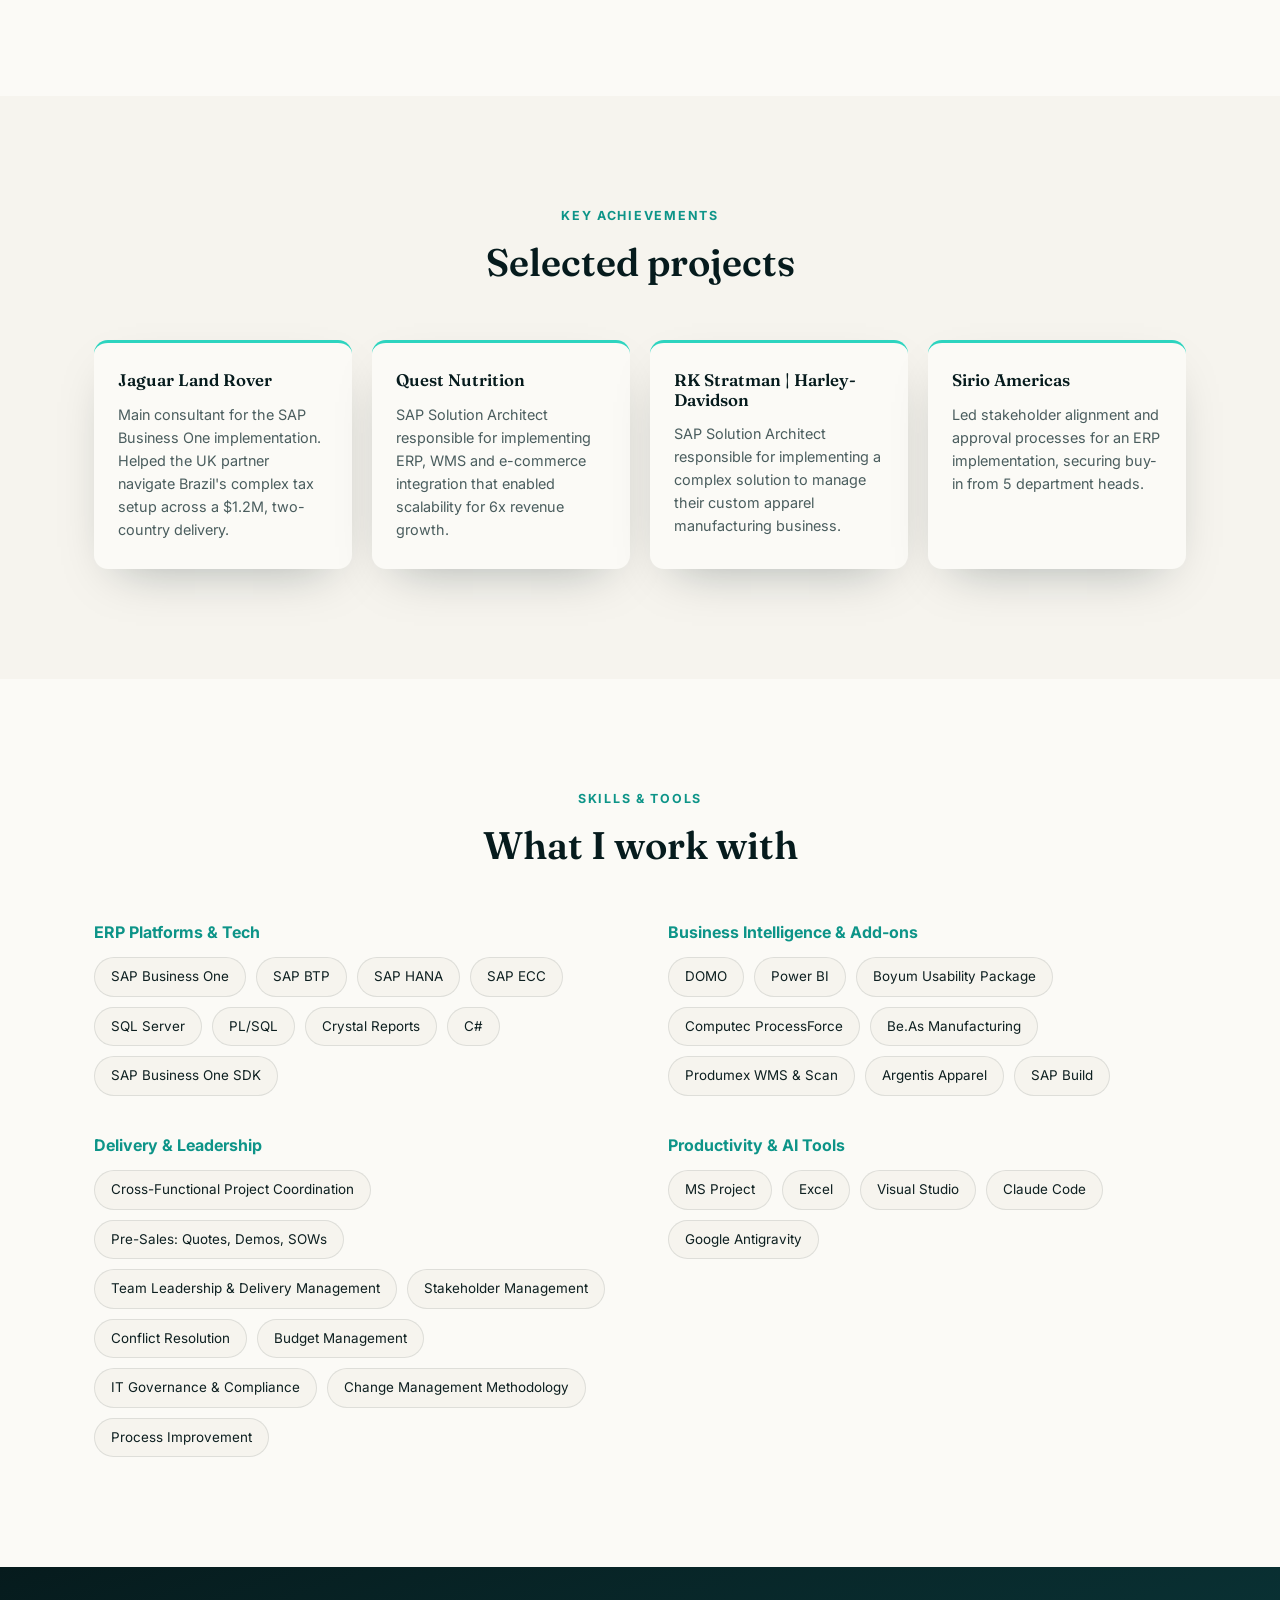
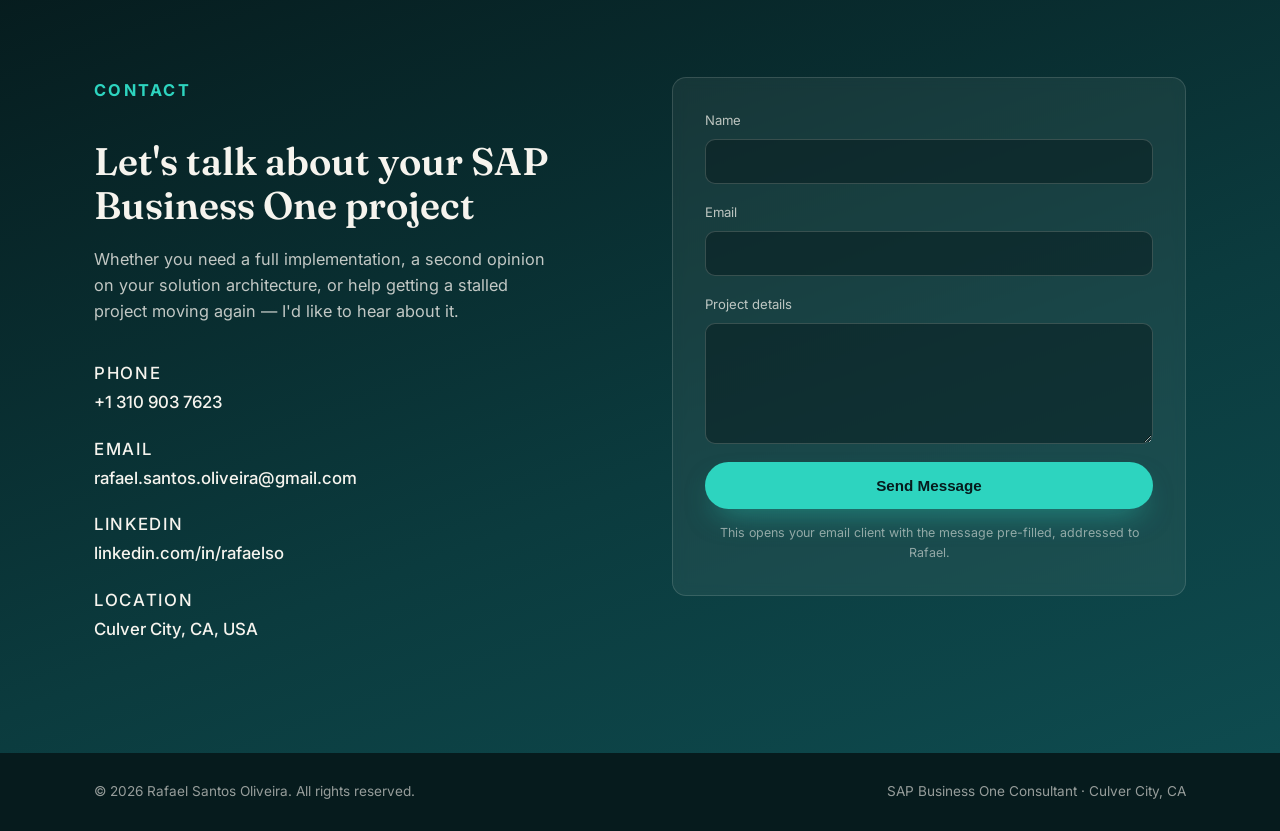
==== commit edc23c78: "Update hero: SAP Business One logo, title, and stats - Add SAP Business One logo badge above the her" ====
--- a/index.html
+++ b/index.html
@@ -39,6 +39,7 @@
     <div class="hero-bg" aria-hidden="true"></div>
     <div class="container hero-inner">
       <div class="hero-text">
+        <img src="assets/images/logos/sap-business-one.jpg" alt="SAP Business One" class="sap-badge">
         <p class="eyebrow">SAP Business One Solution Architect</p>
         <h1>Rafael Santos<br>Oliveira</h1>
         <p class="hero-lede">20+ years turning complex SAP Business One implementations into on-time, on-budget go-lives — connecting sales, delivery and technical teams so nothing stalls.</p>
--- a/css/style.css
+++ b/css/style.css
@@ -153,6 +153,14 @@
   gap: 48px;
   align-items:center;
 }
+.sap-badge{
+  height: 34px;
+  width: auto;
+  margin-bottom: 18px;
+  background: var(--paper);
+  border-radius: 8px;
+  padding: 6px 12px;
+}
 .eyebrow{
   text-transform: uppercase;
   letter-spacing: 0.14em;
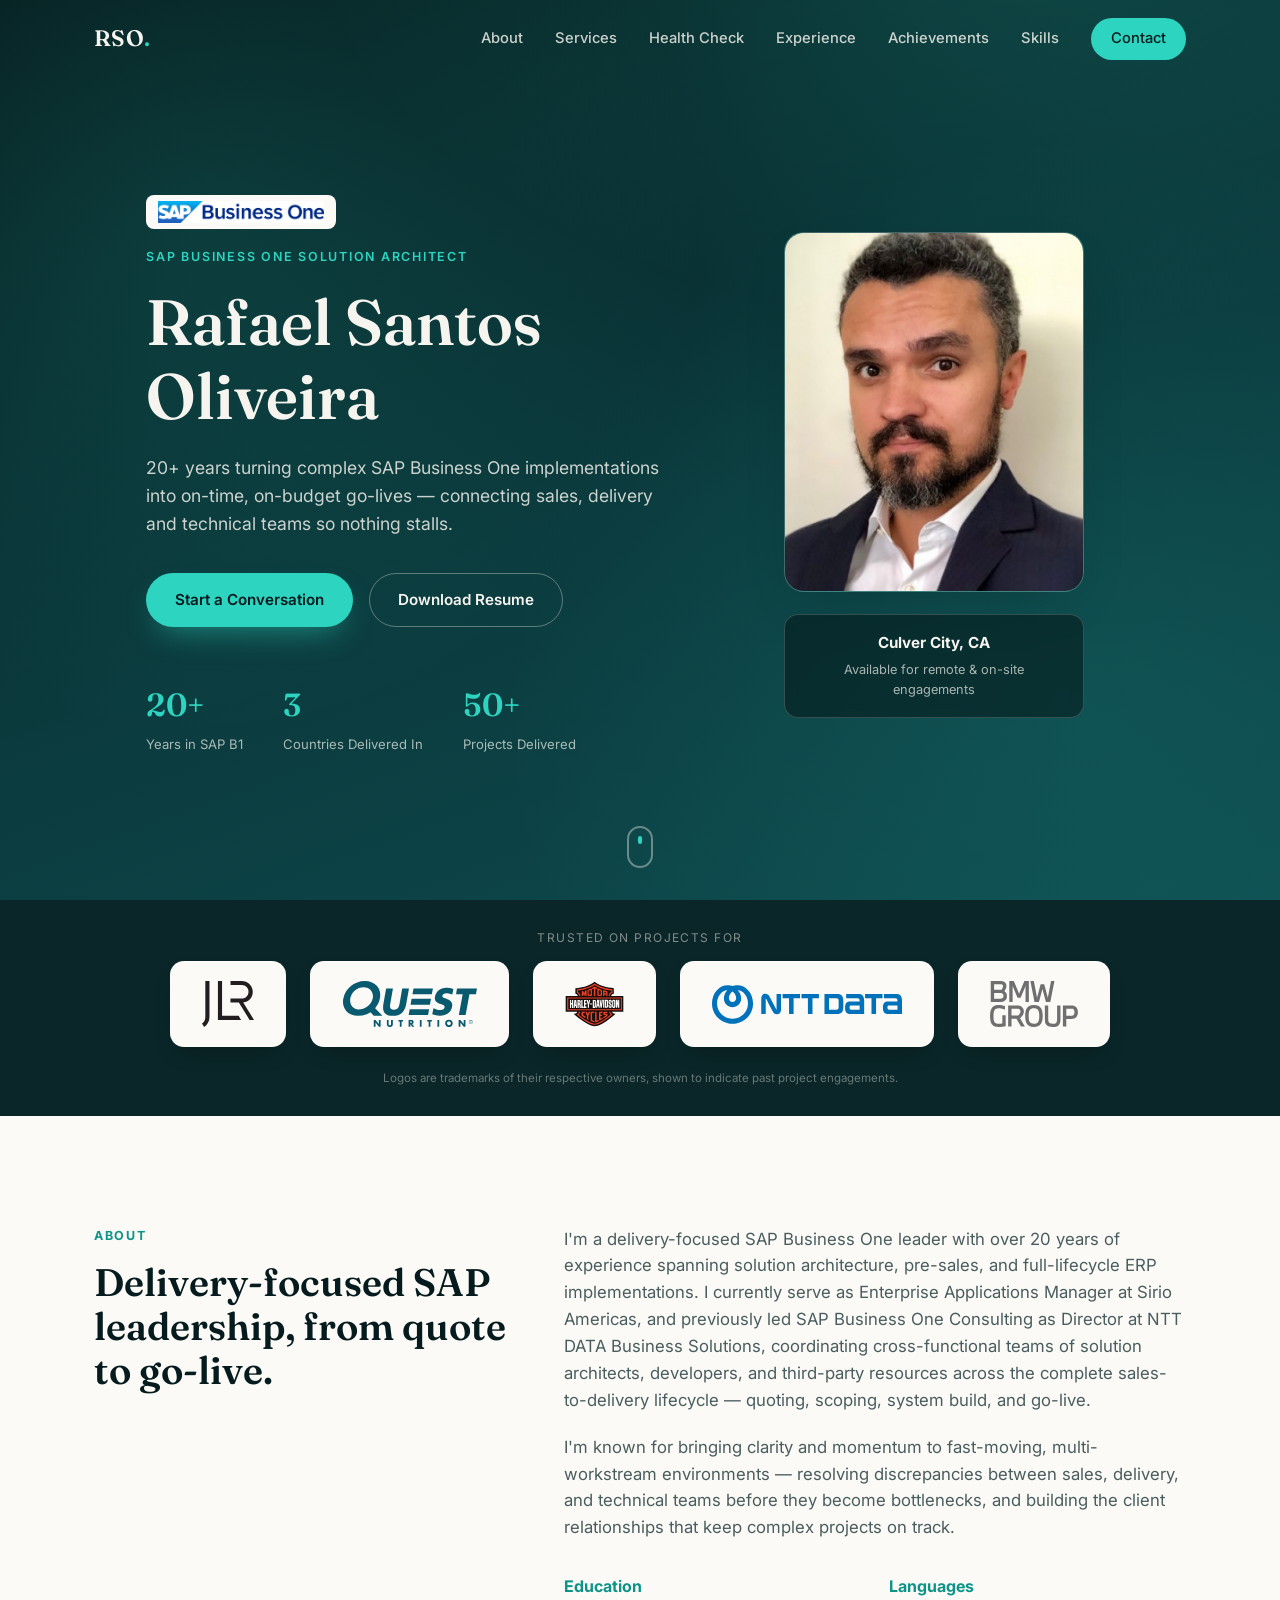
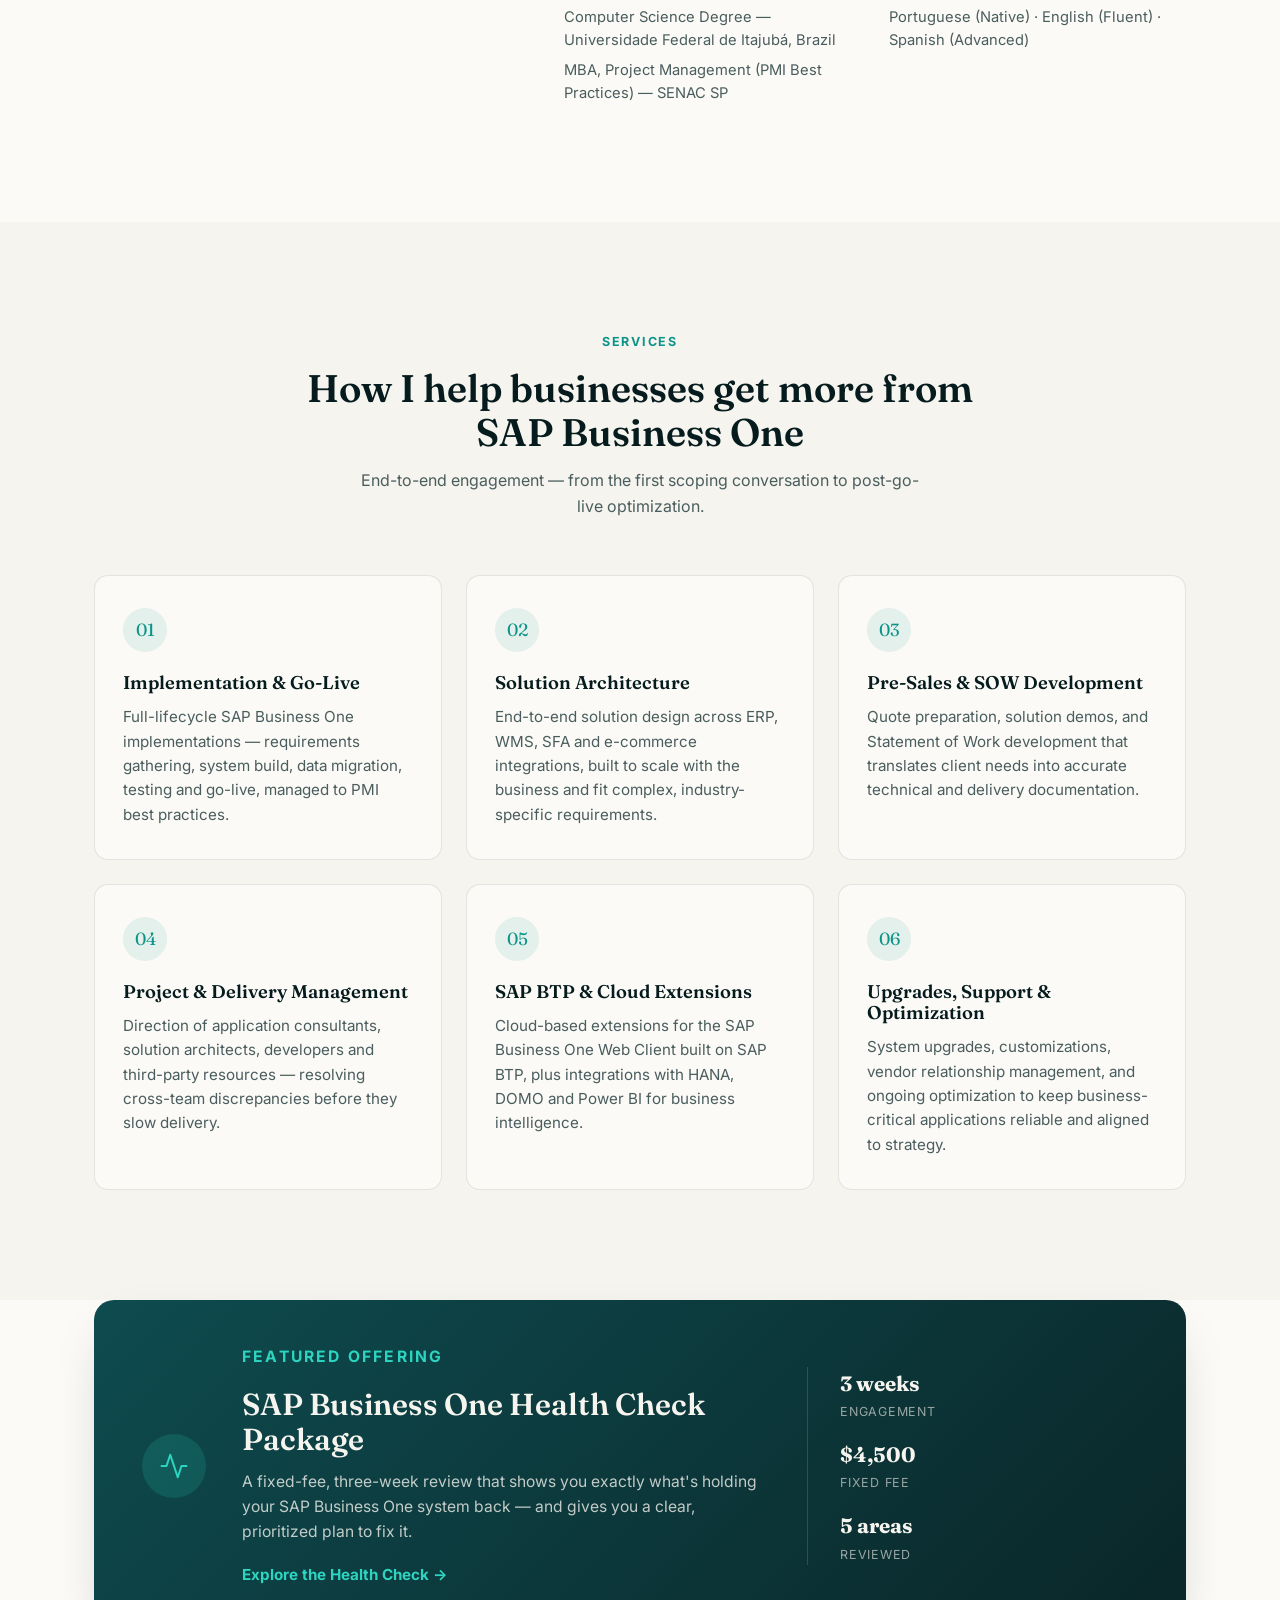
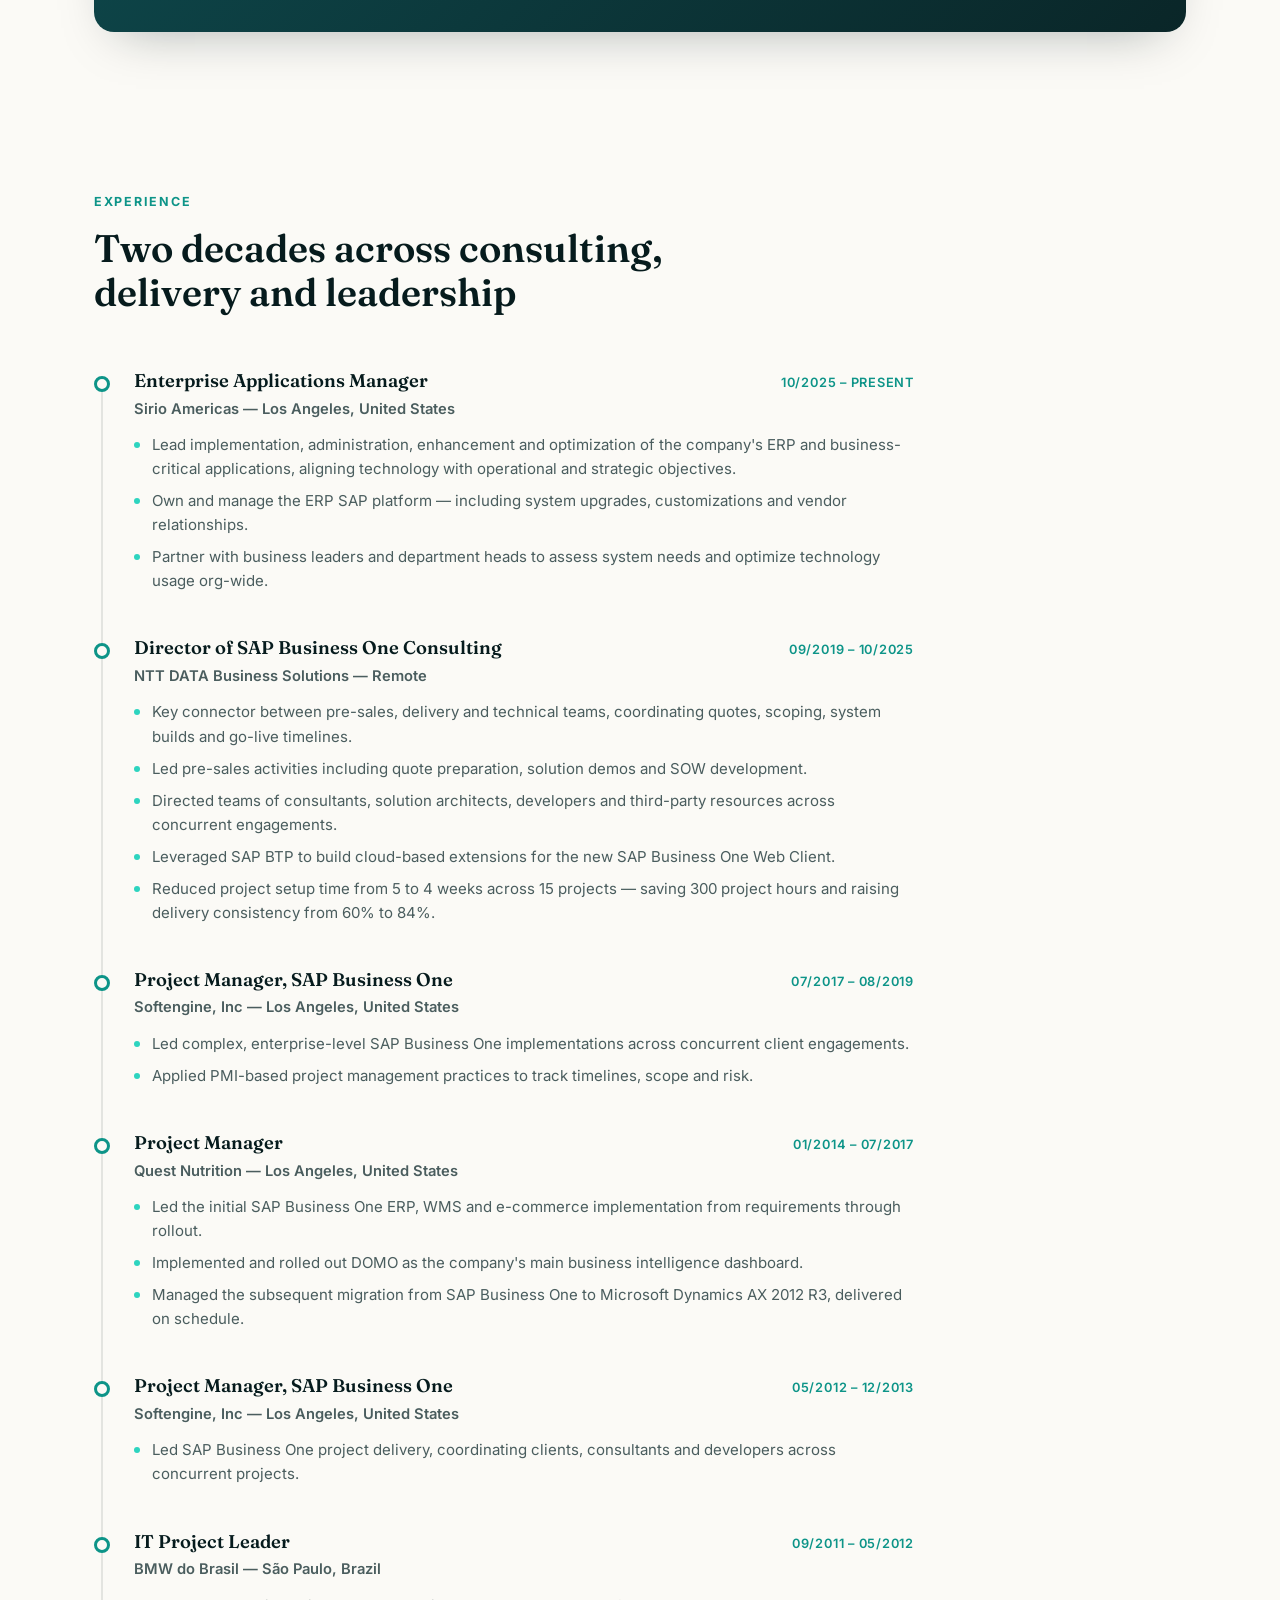
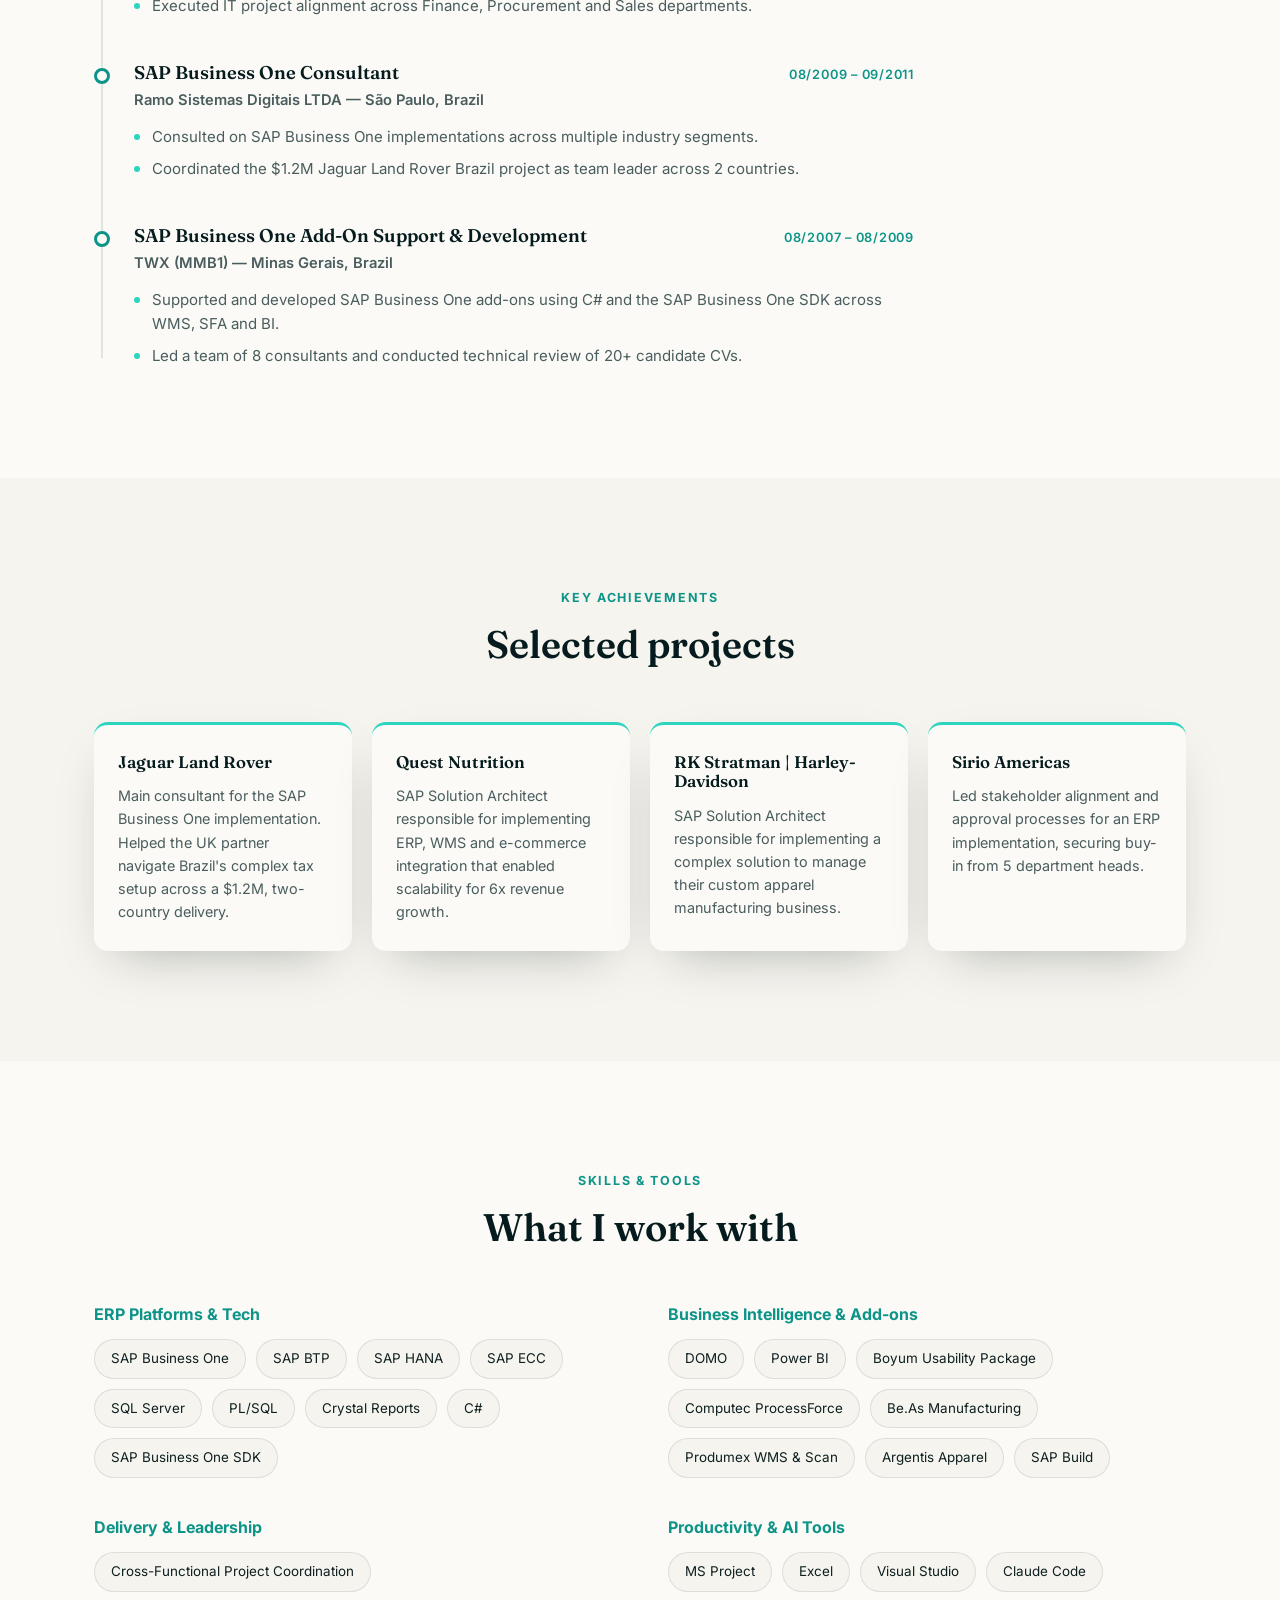
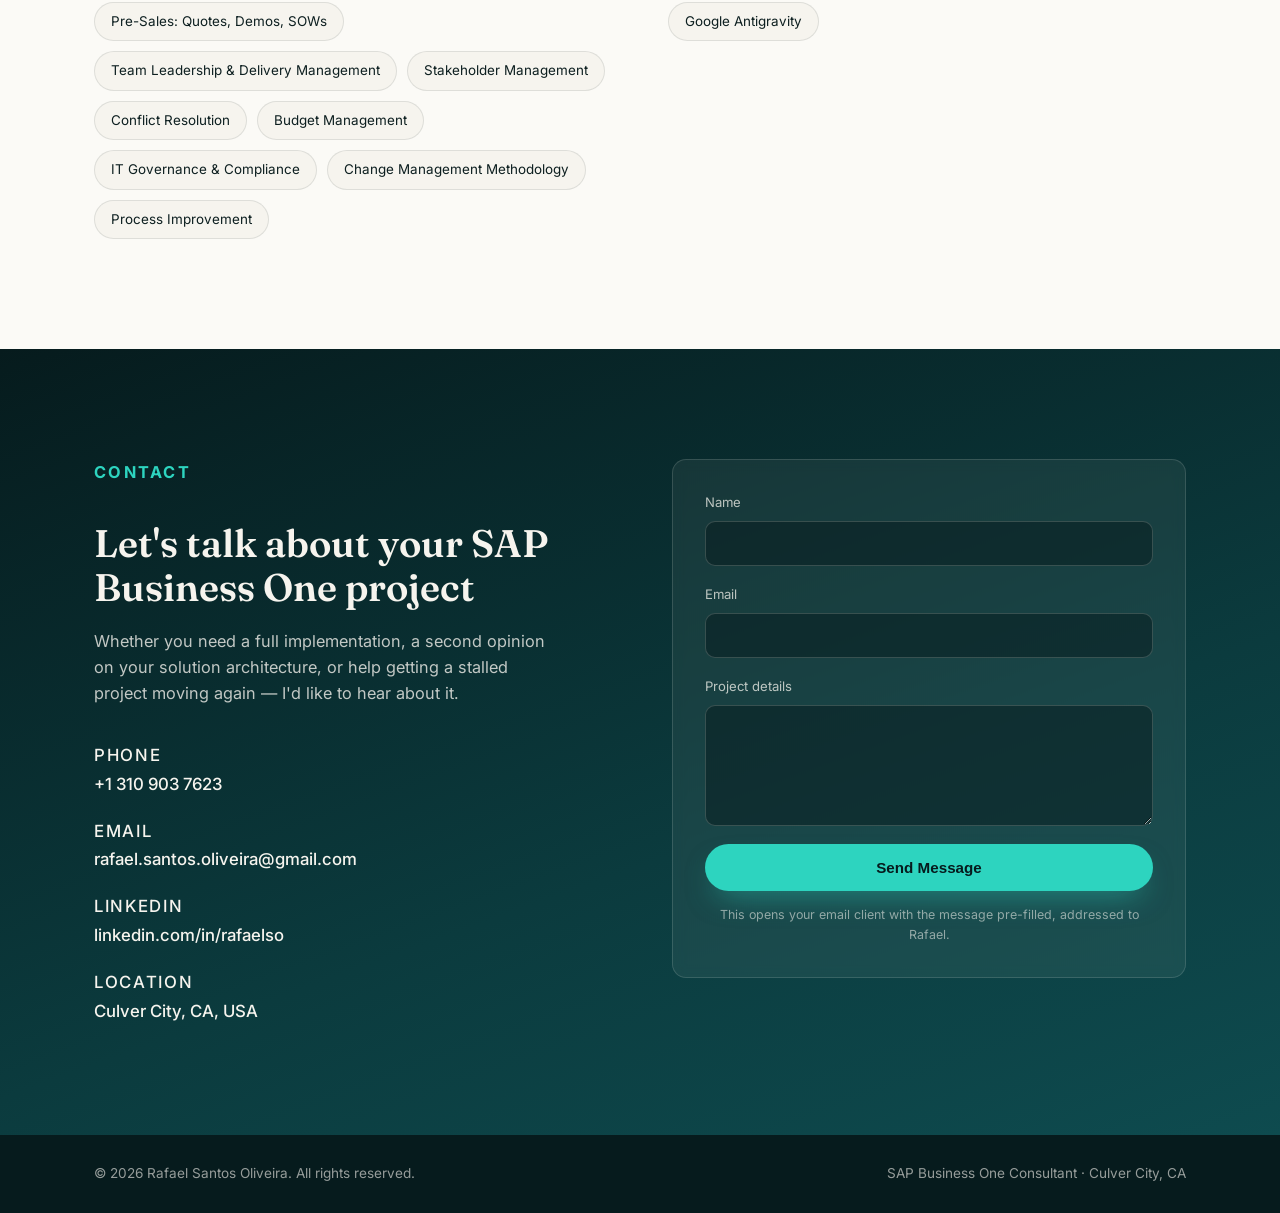
==== commit 8ca2f8c5: "Add SAP Business One Health Check Package page - New homepage promo section linking to health-check." ====
--- a/index.html
+++ b/index.html
@@ -21,6 +21,7 @@
     <nav class="main-nav" id="mainNav">
       <a href="#about">About</a>
       <a href="#services">Services</a>
+      <a href="health-check.html">Health Check</a>
       <a href="#experience">Experience</a>
       <a href="#achievements">Achievements</a>
       <a href="#skills">Skills</a>
@@ -156,6 +157,28 @@
           <p>System upgrades, customizations, vendor relationship management, and ongoing optimization to keep business-critical applications reliable and aligned to strategy.</p>
         </article>
       </div>
+    </div>
+  </section>
+
+  <!-- HEALTH CHECK PROMO -->
+  <section class="section hc-promo-section" id="health-check">
+    <div class="container">
+      <a href="health-check.html" class="hc-promo-card">
+        <div class="hc-promo-icon">
+          <svg viewBox="0 0 24 24" fill="none" stroke="currentColor" stroke-width="1.6" stroke-linecap="round" stroke-linejoin="round"><path d="M22 12h-4l-3 9L9 3l-3 9H2"/></svg>
+        </div>
+        <div class="hc-promo-text">
+          <p class="kicker">Featured Offering</p>
+          <h2>SAP Business One Health Check Package</h2>
+          <p>A fixed-fee, three-week review that shows you exactly what's holding your SAP Business One system back — and gives you a clear, prioritized plan to fix it.</p>
+          <span class="hc-promo-link">Explore the Health Check <span aria-hidden="true">&rarr;</span></span>
+        </div>
+        <div class="hc-promo-stats">
+          <div><strong>3 weeks</strong><span>Engagement</span></div>
+          <div><strong>$4,500</strong><span>Fixed fee</span></div>
+          <div><strong>5 areas</strong><span>Reviewed</span></div>
+        </div>
+      </a>
     </div>
   </section>
 
--- a/css/style.css
+++ b/css/style.css
@@ -324,6 +324,46 @@
 .card h3{ font-size: 1.15rem; margin-bottom: 12px; }
 .card p{ color: var(--ink-soft); font-size: 0.95rem; }
 
+/* ---------- Health Check promo ---------- */
+.hc-promo-section{ padding: 0 0 50px; }
+.hc-promo-card{
+  display:grid;
+  grid-template-columns: auto 1.6fr 1fr;
+  gap: 36px;
+  align-items:center;
+  background: linear-gradient(135deg, var(--teal-700), var(--navy-900));
+  border-radius: 20px;
+  padding: 44px 48px;
+  box-shadow: var(--shadow-soft);
+  transition: transform .25s ease, box-shadow .25s ease;
+}
+.hc-promo-card:hover{ transform: translateY(-4px); box-shadow: 0 26px 60px -24px rgba(6,27,29,0.55); }
+.hc-promo-icon{
+  width: 64px; height: 64px;
+  border-radius: 50%;
+  background: rgba(45,212,191,0.15);
+  color: var(--accent);
+  display:flex; align-items:center; justify-content:center;
+  flex-shrink: 0;
+}
+.hc-promo-icon svg{ width: 30px; height: 30px; }
+.hc-promo-text .kicker{ color: var(--accent); }
+.hc-promo-text h2{ color: var(--cream); font-size: clamp(1.4rem, 2.4vw, 1.9rem); margin-bottom: 12px; }
+.hc-promo-text p{ color: rgba(246,244,238,0.78); font-size: 0.98rem; margin-bottom: 18px; max-width: 520px; }
+.hc-promo-link{
+  color: var(--accent);
+  font-weight: 700;
+  font-size: 0.95rem;
+}
+.hc-promo-stats{
+  display:flex; flex-direction:column; gap: 16px;
+  border-left: 1px solid rgba(246,244,238,0.15);
+  padding-left: 32px;
+}
+.hc-promo-stats div{ display:flex; flex-direction:column; }
+.hc-promo-stats strong{ font-family: var(--font-head); color: var(--cream); font-size: 1.3rem; }
+.hc-promo-stats span{ color: rgba(246,244,238,0.6); font-size: 0.78rem; text-transform:uppercase; letter-spacing: 0.06em; margin-top: 2px; }
+
 /* ---------- Timeline ---------- */
 .timeline{ position:relative; max-width: 820px; }
 .timeline::before{
@@ -448,6 +488,176 @@
 .footer-inner{ display:flex; justify-content:space-between; flex-wrap:wrap; gap: 8px; }
 .footer-inner p{ color: rgba(246,244,238,0.6); font-size: 0.85rem; }
 
+/* ---------- Health Check page ---------- */
+.main-nav a.active{ color: var(--accent); }
+
+.hc-hero{
+  position: relative;
+  padding: 160px 0 90px;
+  overflow: hidden;
+  color: var(--cream);
+  background: radial-gradient(1200px 700px at 80% -10%, rgba(45,212,191,0.18), transparent 60%),
+              linear-gradient(160deg, var(--navy-950) 0%, var(--teal-800) 55%, var(--teal-700) 100%);
+}
+.hc-hero-inner{ position:relative; z-index:2; max-width: 820px; }
+.hc-hero h1{
+  font-size: clamp(2rem, 4vw, 3rem);
+  color: var(--cream);
+  margin: 18px 0 22px;
+}
+.hc-hero-lede{
+  font-size: 1.08rem;
+  color: rgba(246,244,238,0.82);
+  margin-bottom: 34px;
+  max-width: 680px;
+}
+.hc-hero-stats{ display:flex; gap: 44px; flex-wrap: wrap; margin-top: 48px; }
+
+.hc-icon{
+  width: 48px; height: 48px;
+  border-radius: 50%;
+  background: rgba(13,148,136,0.1);
+  color: var(--accent-deep);
+  display:flex; align-items:center; justify-content:center;
+  flex-shrink: 0;
+}
+.hc-icon svg{ width: 22px; height: 22px; }
+.hc-icon-lg{ width: 56px; height: 56px; margin-bottom: 18px; }
+.hc-icon-lg svg{ width: 26px; height: 26px; }
+.hc-icon-accent{ background: rgba(45,212,191,0.15); color: var(--accent); }
+
+.hc-fit-grid{
+  display:grid;
+  grid-template-columns: repeat(3, 1fr);
+  gap: 20px;
+}
+.hc-fit-item{
+  display:flex; align-items:flex-start; gap: 16px;
+  background: var(--paper);
+  border: 1px solid var(--line);
+  border-radius: var(--radius);
+  padding: 22px;
+}
+.hc-fit-item p{ color: var(--ink-soft); font-size: 0.94rem; padding-top: 10px; }
+
+.hc-review-grid{
+  display:grid;
+  grid-template-columns: repeat(3, 1fr);
+  gap: 24px;
+}
+.hc-review-card{
+  background: var(--paper);
+  border: 1px solid var(--line);
+  border-radius: var(--radius);
+  padding: 30px 26px;
+  transition: transform .25s ease, box-shadow .25s ease;
+}
+.hc-review-card:hover{ transform: translateY(-6px); box-shadow: var(--shadow-soft); }
+.hc-review-card h3{ font-size: 1.08rem; margin-bottom: 10px; }
+.hc-review-card p{ color: var(--ink-soft); font-size: 0.92rem; }
+
+.hc-steps{
+  display:grid;
+  grid-template-columns: repeat(3, 1fr);
+  gap: 24px;
+  margin-bottom: 36px;
+}
+.hc-step{
+  background: var(--paper);
+  border-radius: var(--radius);
+  padding: 30px 26px;
+  box-shadow: var(--shadow-soft);
+  position:relative;
+}
+.hc-step-num{
+  width: 48px; height: 48px;
+  border-radius: 50%;
+  background: rgba(13,148,136,0.1);
+  color: var(--accent-deep);
+  display:flex; align-items:center; justify-content:center;
+  margin-bottom: 18px;
+}
+.hc-step-num svg{ width: 22px; height: 22px; }
+.hc-step-week{
+  display:inline-block;
+  text-transform: uppercase;
+  letter-spacing: 0.08em;
+  font-size: 0.72rem;
+  font-weight: 700;
+  color: var(--accent-deep);
+  margin-bottom: 8px;
+}
+.hc-step h3{ font-size: 1.1rem; margin-bottom: 10px; }
+.hc-step p{ color: var(--ink-soft); font-size: 0.92rem; }
+.hc-process-note{
+  text-align:center;
+  color: var(--ink-soft);
+  font-size: 0.92rem;
+  max-width: 640px;
+  margin: 0 auto;
+}
+
+.hc-get-grid{
+  display:grid;
+  grid-template-columns: repeat(3, 1fr);
+  gap: 24px;
+}
+.hc-get-card{ text-align:center; }
+.hc-get-card .hc-icon-lg{ margin-left:auto; margin-right:auto; }
+.hc-get-card h3{ font-size: 1.08rem; margin-bottom: 10px; }
+.hc-get-card p{ color: var(--ink-soft); font-size: 0.92rem; }
+
+.hc-pricing-card{
+  max-width: 760px;
+  margin: 0 auto;
+  text-align:center;
+  background: var(--cream);
+  border: 1px solid var(--line);
+  border-radius: 20px;
+  padding: 56px 48px;
+  box-shadow: var(--shadow-soft);
+}
+.hc-pricing-card .hc-icon-lg{ margin: 0 auto 20px; }
+.hc-pricing-text h2{ font-size: clamp(1.8rem, 3vw, 2.3rem); margin-bottom: 14px; }
+.hc-pricing-text p{ color: var(--ink-soft); font-size: 1rem; max-width: 520px; margin: 0 auto 30px; }
+
+.hc-faq-list{ max-width: 760px; margin: 0 auto; display:flex; flex-direction:column; gap: 14px; }
+.hc-faq-item{
+  background: var(--paper);
+  border: 1px solid var(--line);
+  border-radius: 12px;
+  padding: 20px 24px;
+}
+.hc-faq-item summary{
+  cursor: pointer;
+  list-style: none;
+  display:flex; align-items:center; justify-content:space-between; gap: 16px;
+  font-weight: 700;
+  font-size: 1rem;
+  color: var(--navy-950);
+}
+.hc-faq-item summary::-webkit-details-marker{ display:none; }
+.hc-faq-toggle{
+  flex-shrink:0;
+  width: 26px; height: 26px;
+  border-radius: 50%;
+  background: rgba(13,148,136,0.1);
+  color: var(--accent-deep);
+  display:flex; align-items:center; justify-content:center;
+  font-size: 1.1rem;
+  transition: transform .25s ease;
+}
+.hc-faq-item[open] .hc-faq-toggle{ transform: rotate(45deg); }
+.hc-faq-item p{ color: var(--ink-soft); font-size: 0.94rem; margin-top: 14px; }
+
+.hc-final-cta{
+  background: linear-gradient(160deg, var(--navy-950) 0%, var(--teal-800) 60%, var(--teal-700) 100%);
+  padding: 90px 0;
+}
+.hc-final-cta-inner{ text-align:center; max-width: 560px; margin: 0 auto; }
+.hc-final-cta-inner h2{ color: var(--cream); font-size: clamp(1.6rem, 3vw, 2.2rem); margin-bottom: 14px; }
+.hc-final-cta-inner p{ color: rgba(246,244,238,0.78); margin-bottom: 30px; }
+
 /* ---------- Responsive ---------- */
 @media (max-width: 980px){
   .hero-inner{ grid-template-columns: 1fr; }
@@ -457,6 +667,14 @@
   .achieve-grid{ grid-template-columns: repeat(2,1fr); }
   .skills-grid{ grid-template-columns: 1fr; }
   .contact-grid{ grid-template-columns: 1fr; }
+  .hc-promo-card{ grid-template-columns: 1fr; text-align:center; padding: 36px 28px; }
+  .hc-promo-text p{ margin-left:auto; margin-right:auto; }
+  .hc-promo-stats{ flex-direction:row; justify-content:center; border-left:none; border-top: 1px solid rgba(246,244,238,0.15); padding-left:0; padding-top: 20px; gap: 32px; }
+  .hc-promo-icon{ margin: 0 auto; }
+  .hc-fit-grid{ grid-template-columns: repeat(2,1fr); }
+  .hc-review-grid{ grid-template-columns: repeat(2,1fr); }
+  .hc-steps{ grid-template-columns: 1fr; }
+  .hc-get-grid{ grid-template-columns: 1fr; }
 }
 
 @media (max-width: 720px){
@@ -479,6 +697,12 @@
   .achieve-grid{ grid-template-columns: 1fr; }
   .about-facts{ grid-template-columns: 1fr; }
   .footer-inner{ flex-direction:column; text-align:center; }
+  .hc-hero{ padding-top: 120px; }
+  .hc-hero-stats{ gap: 24px; }
+  .hc-fit-grid{ grid-template-columns: 1fr; }
+  .hc-review-grid{ grid-template-columns: 1fr; }
+  .hc-pricing-card{ padding: 40px 24px; }
+  .hc-faq-item summary{ font-size: 0.95rem; }
 }
 
 @media (max-width: 420px){
